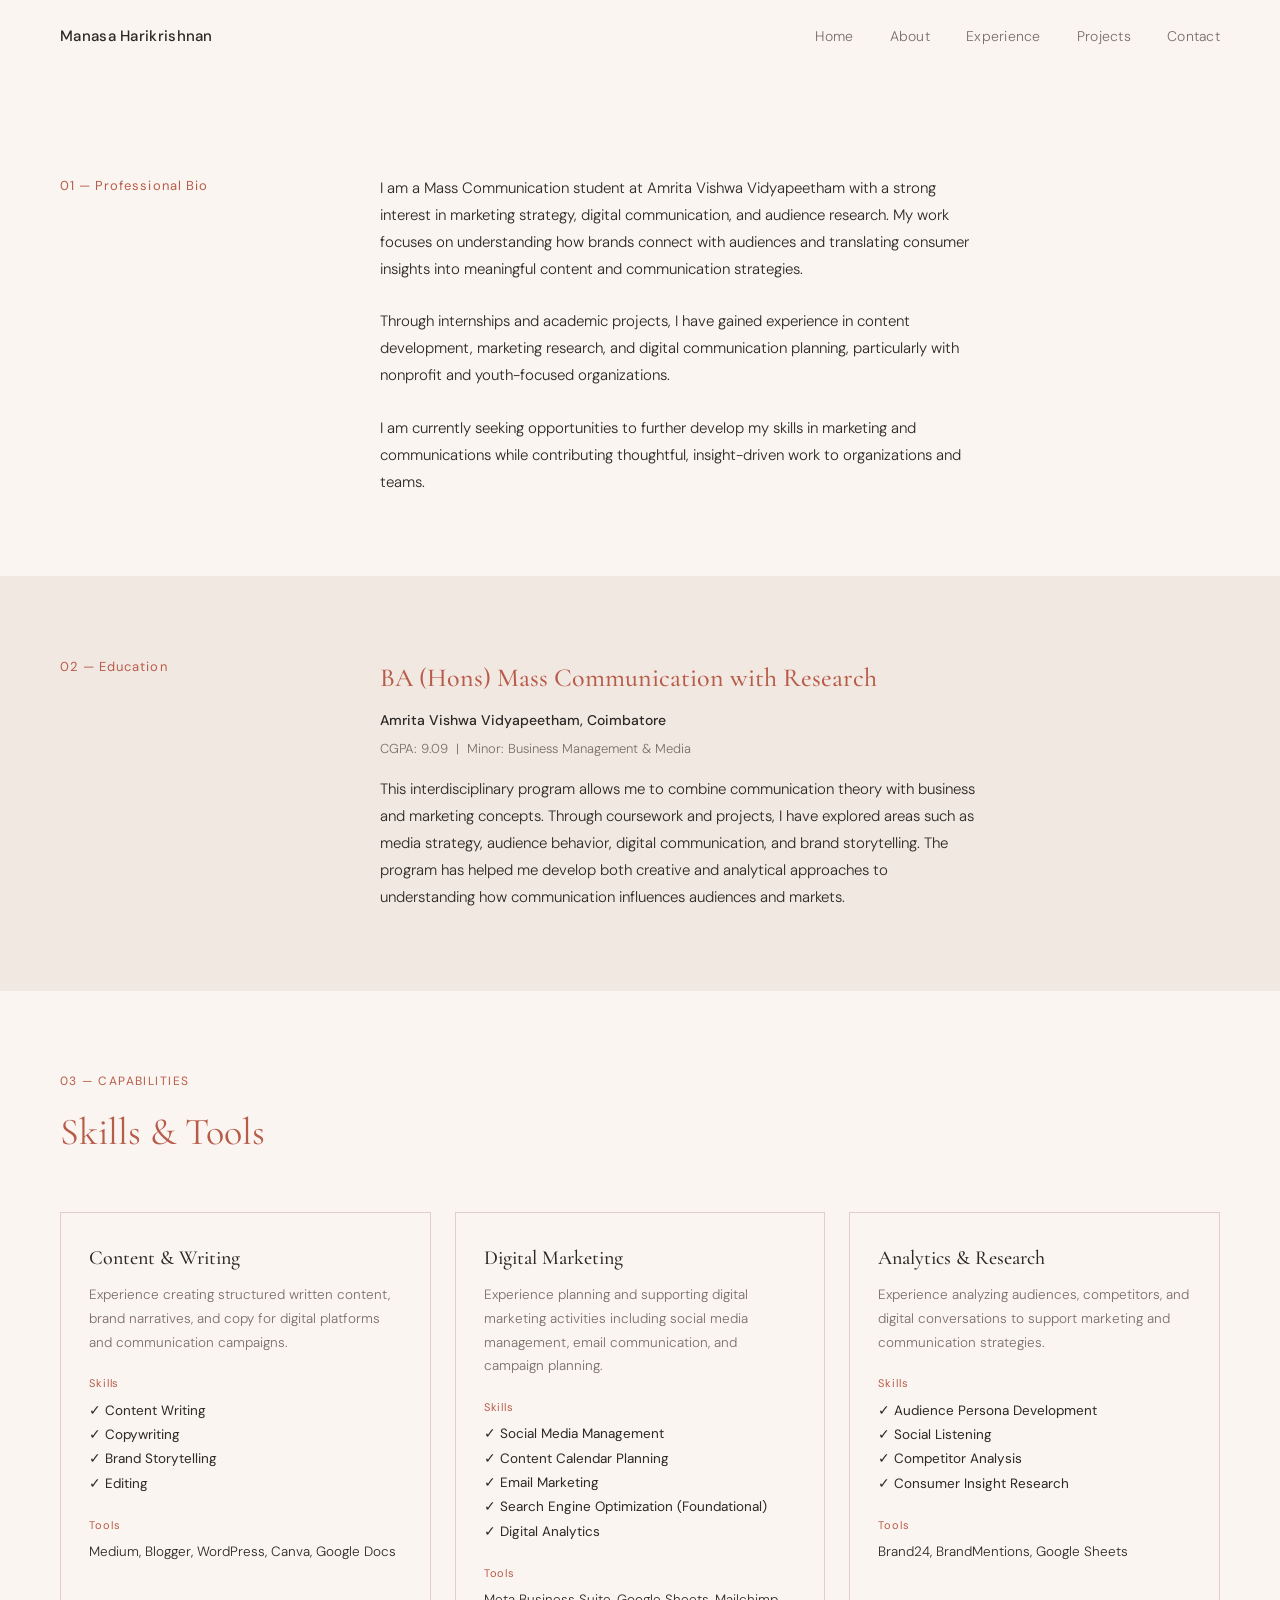
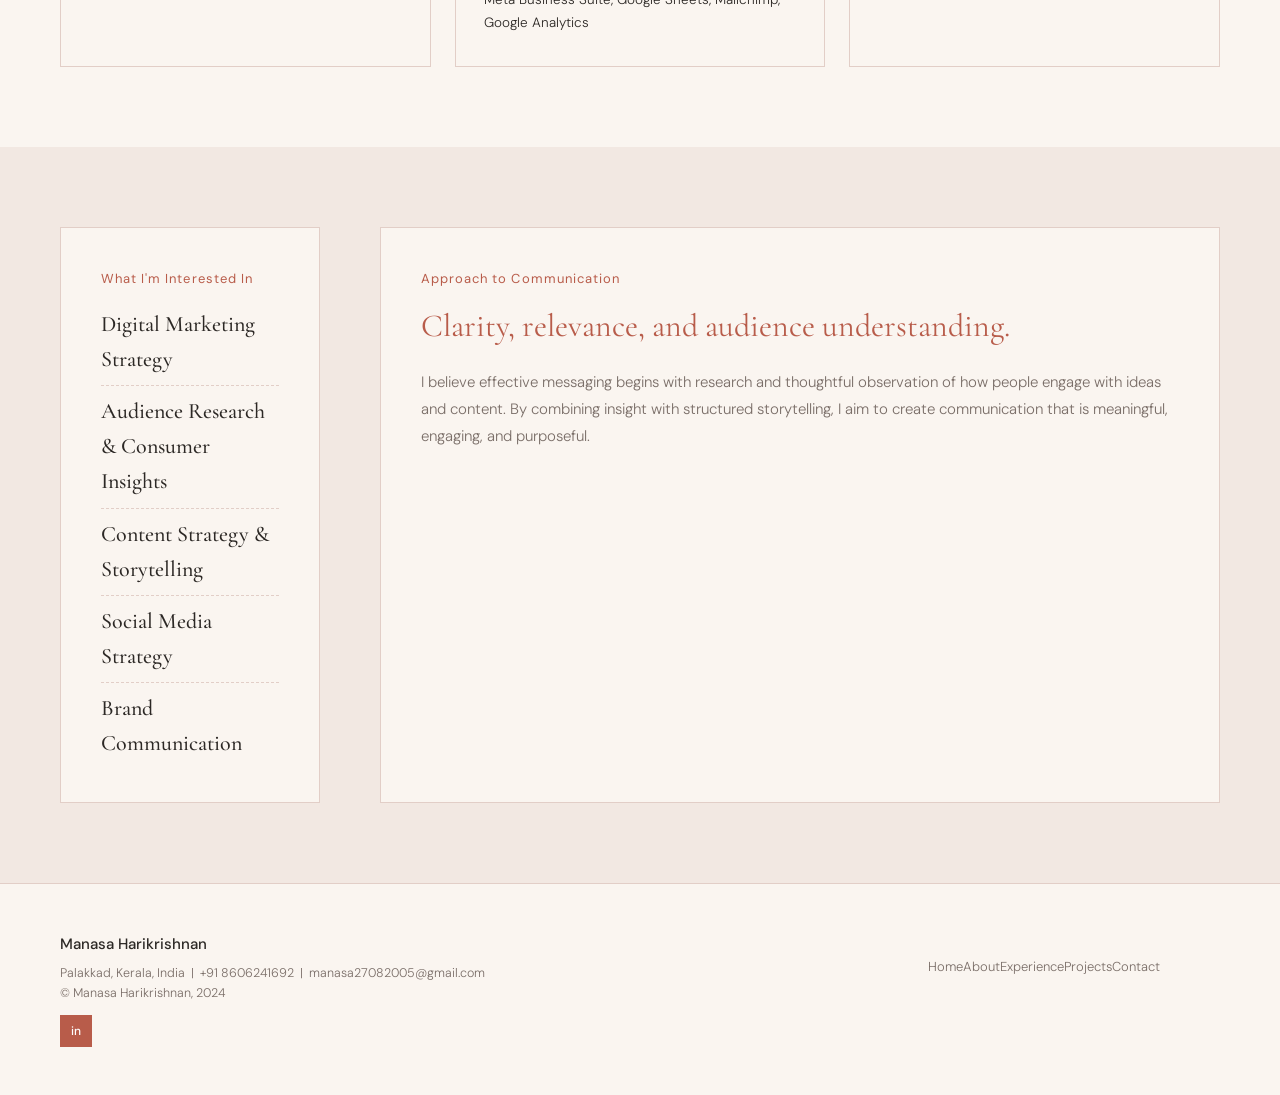
==== about.html @ 6a72143d "Add case studies, work sample pages, about page, and assets" ====
<!DOCTYPE html>
<html lang="en">

<head>
    <meta charset="UTF-8">
    <meta name="viewport" content="width=device-width, initial-scale=1.0">
    <title>Manasa Harikrishnan — Marketing & Communications Portfolio</title>
    <link rel="preconnect" href="https://fonts.googleapis.com">
    <link rel="preconnect" href="https://fonts.gstatic.com" crossorigin>
    <link
        href="https://fonts.googleapis.com/css2?family=Cormorant+Garamond:ital,wght@0,300;0,400;0,500;0,600;1,300;1,400&family=DM+Sans:wght@300;400;500&display=swap"
        rel="stylesheet">
    <style>
        :root {
            --cream: #faf5f0;
            --blush: #f2e8e2;
            --terracotta: #b85c4a;
            --terracotta-light: #c97260;
            --charcoal: #2c2825;
            --muted: #7a6e68;
            --card-bg: #edddd7;
            --card-border: #e2cec7;
            --folder-pink: #d4877a;
        }

        * {
            margin: 0;
            padding: 0;
            box-sizing: border-box;
        }

        html {
            scroll-behavior: smooth;
        }

        body {
            background-color: var(--cream);
            color: var(--charcoal);
            font-family: 'DM Sans', sans-serif;
            font-weight: 300;
            font-size: 15px;
            line-height: 1.7;
        }

        /* ── NAV ── */
        nav {
            display: flex;
            justify-content: space-between;
            align-items: center;
            padding: 24px 60px;
            background: var(--cream);
            position: sticky;
            top: 0;
            z-index: 100;
            border-bottom: 1px solid transparent;
            transition: border-color 0.3s;
        }

        nav.scrolled {
            border-bottom-color: var(--card-border);
        }

        .nav-name {
            font-family: 'DM Sans', sans-serif;
            font-weight: 500;
            font-size: 15px;
            letter-spacing: 0.02em;
            color: var(--charcoal);
            text-decoration: none;
        }

        .nav-links {
            display: flex;
            gap: 36px;
            list-style: none;
        }

        .nav-links a {
            font-size: 14px;
            color: var(--muted);
            text-decoration: none;
            letter-spacing: 0.02em;
            transition: color 0.2s;
        }

        .nav-links a:hover,
        .nav-links a.active {
            color: var(--terracotta);
        }

        /* ── HERO ── */
        .hero {
            padding: 60px 60px 80px;
            display: grid;
            grid-template-columns: 1fr 1fr;
            gap: 40px;
            align-items: center;
            min-height: calc(100vh - 72px);
        }

        .hero-text {
            position: relative;
            z-index: 2;
        }

        .hero-eyebrow {
            font-size: 12px;
            letter-spacing: 0.15em;
            text-transform: uppercase;
            color: var(--terracotta);
            margin-bottom: 24px;
            font-weight: 400;
        }

        .hero-headline {
            font-family: 'Cormorant Garamond', serif;
            font-size: clamp(42px, 5vw, 68px);
            font-weight: 400;
            line-height: 1.15;
            color: var(--terracotta);
            margin-bottom: 28px;
        }

        .hero-headline em {
            font-style: italic;
            font-weight: 300;
        }

        .hero-intro {
            color: var(--muted);
            font-size: 15px;
            line-height: 1.8;
            max-width: 440px;
            margin-bottom: 40px;
        }

        .hero-buttons {
            display: flex;
            gap: 16px;
            flex-wrap: wrap;
        }

        .btn-primary {
            padding: 12px 28px;
            background: var(--terracotta);
            color: white;
            text-decoration: none;
            font-size: 13px;
            letter-spacing: 0.08em;
            text-transform: uppercase;
            font-weight: 400;
            transition: background 0.2s;
        }

        .btn-primary:hover {
            background: var(--terracotta-light);
        }

        .btn-outline {
            padding: 12px 28px;
            border: 1px solid var(--terracotta);
            color: var(--terracotta);
            text-decoration: none;
            font-size: 13px;
            letter-spacing: 0.08em;
            text-transform: uppercase;
            font-weight: 400;
            transition: all 0.2s;
        }

        .btn-outline:hover {
            background: var(--terracotta);
            color: white;
        }

        .hero-image-wrap {
            position: relative;
            display: flex;
            justify-content: center;
            align-items: flex-start;
        }

        .hero-photo-placeholder {
            width: 100%;
            max-width: 380px;
            aspect-ratio: 3/4;
            background: var(--card-bg);
            position: relative;
            overflow: hidden;
        }

        .hero-photo-placeholder::after {
            content: '';
            position: absolute;
            inset: 0;
            background: linear-gradient(135deg, var(--card-bg) 0%, var(--card-border) 100%);
        }

        .hero-photo-placeholder .placeholder-text {
            position: absolute;
            bottom: 20px;
            left: 20px;
            font-size: 12px;
            color: var(--muted);
            letter-spacing: 0.1em;
            text-transform: uppercase;
            z-index: 2;
        }

        /* actual photo */
        .hero-photo-placeholder img {
            width: 100%;
            height: 100%;
            object-fit: cover;
            display: block;
        }

        /* ── SECTION COMMONS ── */
        section {
            padding: 80px 60px;
        }

        .section-label {
            font-size: 12px;
            letter-spacing: 0.12em;
            text-transform: uppercase;
            color: var(--terracotta);
            font-weight: 400;
            margin-bottom: 8px;
        }

        .two-col {
            display: grid;
            grid-template-columns: 260px 1fr;
            gap: 60px;
            align-items: start;
        }

        .two-col-label {
            font-size: 13px;
            letter-spacing: 0.08em;
            color: var(--terracotta);
            font-weight: 400;
        }

        .two-col-content {
            max-width: 600px;
        }

        .two-col-content p {
            color: var(--charcoal);
            font-size: 15px;
            line-height: 1.8;
            font-weight: 300;
        }

        /* ── QUICK HIGHLIGHTS ── */
        .highlights-section {
            background: var(--blush);
        }

        .highlights-header {
            margin-bottom: 48px;
        }

        .highlights-title {
            font-family: 'Cormorant Garamond', serif;
            font-size: 38px;
            font-weight: 400;
            color: var(--terracotta);
            margin-bottom: 12px;
        }

        .highlights-sub {
            color: var(--muted);
            font-size: 14px;
            max-width: 520px;
            line-height: 1.7;
        }

        .highlights-grid {
            display: grid;
            grid-template-columns: repeat(4, 1fr);
            gap: 20px;
        }

        .highlight-card {
            background: var(--cream);
            padding: 32px 28px;
            border: 1px solid var(--card-border);
            transition: transform 0.2s, box-shadow 0.2s;
        }

        .highlight-card:hover {
            transform: translateY(-4px);
            box-shadow: 0 12px 32px rgba(184, 92, 74, 0.1);
        }

        .highlight-card-num {
            font-family: 'Cormorant Garamond', serif;
            font-size: 28px;
            color: var(--terracotta);
            font-weight: 300;
            margin-bottom: 16px;
            opacity: 0.4;
        }

        .highlight-card-title {
            font-size: 14px;
            font-weight: 500;
            color: var(--charcoal);
            margin-bottom: 10px;
            letter-spacing: 0.02em;
        }

        .highlight-card-text {
            font-size: 13px;
            color: var(--muted);
            line-height: 1.7;
            font-weight: 300;
        }

        /* ── ABOUT ── */
        .about-section {}

        /* ── EXPERIENCE ── */
        .experience-section {
            background: var(--blush);
        }

        .exp-teaser {
            font-family: 'Cormorant Garamond', serif;
            font-size: 26px;
            color: var(--terracotta);
            font-weight: 400;
            line-height: 1.4;
            margin-bottom: 0;
        }

        .exp-grid {
            margin-top: 56px;
            display: grid;
            grid-template-columns: repeat(2, 1fr);
            gap: 24px;
        }

        .exp-card {
            background: var(--cream);
            padding: 32px 28px;
            border: 1px solid var(--card-border);
            position: relative;
            overflow: hidden;
            transition: transform 0.2s;
        }

        .exp-card:hover {
            transform: translateY(-3px);
        }

        .exp-card-top {
            display: flex;
            align-items: center;
            gap: 12px;
            margin-bottom: 20px;
        }

        .exp-dot {
            width: 8px;
            height: 8px;
            background: var(--terracotta);
            border-radius: 50%;
            flex-shrink: 0;
        }

        .exp-org {
            font-size: 11px;
            letter-spacing: 0.1em;
            text-transform: uppercase;
            color: var(--terracotta);
            font-weight: 400;
        }

        .exp-role {
            font-family: 'Cormorant Garamond', serif;
            font-size: 22px;
            font-weight: 500;
            color: var(--charcoal);
            margin-bottom: 12px;
            line-height: 1.3;
        }

        .exp-desc {
            font-size: 13.5px;
            color: var(--muted);
            line-height: 1.75;
            font-weight: 300;
        }

        /* ── PROJECTS ── */
        .projects-section {}

        .projects-header {
            margin-bottom: 48px;
        }

        .projects-title {
            font-family: 'Cormorant Garamond', serif;
            font-size: 38px;
            font-weight: 400;
            color: var(--terracotta);
            margin-bottom: 12px;
        }

        .projects-sub {
            color: var(--muted);
            font-size: 14px;
            max-width: 480px;
        }

        .projects-grid {
            display: grid;
            grid-template-columns: repeat(3, 1fr);
            gap: 24px;
        }

        /* folder card */
        .project-card {
            background: var(--cream);
            border: 1px solid var(--card-border);
            overflow: hidden;
            transition: transform 0.25s, box-shadow 0.25s;
            cursor: pointer;
        }

        .project-card:hover {
            transform: translateY(-5px);
            box-shadow: 0 16px 40px rgba(184, 92, 74, 0.12);
        }

        .folder-visual {
            height: 140px;
            background: var(--card-bg);
            display: flex;
            align-items: center;
            justify-content: center;
            position: relative;
        }

        .folder-icon {
            width: 80px;
            height: 66px;
            position: relative;
        }

        .folder-icon .folder-back {
            position: absolute;
            bottom: 0;
            left: 0;
            width: 100%;
            height: 56px;
            background: var(--folder-pink);
            border-radius: 0 4px 4px 4px;
        }

        .folder-icon .folder-tab {
            position: absolute;
            top: 0;
            left: 0;
            width: 40%;
            height: 16px;
            background: var(--folder-pink);
            border-radius: 4px 4px 0 0;
        }

        .folder-icon .folder-shine {
            position: absolute;
            top: 22px;
            left: 50%;
            transform: translateX(-50%);
            width: 16px;
            height: 16px;
            color: rgba(255, 255, 255, 0.7);
            font-size: 14px;
        }

        .project-info {
            padding: 24px 24px 28px;
        }

        .project-title {
            font-size: 14px;
            font-weight: 500;
            color: var(--terracotta);
            margin-bottom: 10px;
            letter-spacing: 0.02em;
        }

        .project-desc {
            font-size: 13px;
            color: var(--muted);
            line-height: 1.7;
            font-weight: 300;
        }

        /* ── CERTIFICATIONS ── */
        .certs-section {
            background: var(--blush);
        }

        .certs-header {
            margin-bottom: 48px;
        }

        .certs-title {
            font-family: 'Cormorant Garamond', serif;
            font-size: 38px;
            font-weight: 400;
            color: var(--terracotta);
        }

        .certs-list {
            display: grid;
            grid-template-columns: repeat(3, 1fr);
            gap: 16px;
        }

        .cert-item {
            background: var(--cream);
            padding: 20px 24px;
            border: 1px solid var(--card-border);
            display: flex;
            align-items: center;
            gap: 14px;
            transition: transform 0.2s;
        }

        .cert-item:hover {
            transform: translateX(4px);
        }

        .cert-check {
            width: 28px;
            height: 28px;
            background: var(--terracotta);
            border-radius: 50%;
            display: flex;
            align-items: center;
            justify-content: center;
            flex-shrink: 0;
            color: white;
            font-size: 12px;
        }

        .cert-name {
            font-size: 13.5px;
            color: var(--charcoal);
            font-weight: 400;
            line-height: 1.4;
        }

        /* ── CTA ── */
        .cta-section {
            text-align: left;
            padding: 100px 60px;
        }

        .cta-heading {
            font-family: 'Cormorant Garamond', serif;
            font-size: clamp(36px, 4.5vw, 58px);
            font-weight: 400;
            color: var(--terracotta);
            line-height: 1.25;
            max-width: 640px;
            margin-bottom: 40px;
        }

        .cta-buttons {
            display: flex;
            gap: 16px;
        }

        /* ── CONTACT ── */
        .contact-section {
            background: var(--blush);
            padding: 80px 60px;
        }

        .contact-grid {
            display: grid;
            grid-template-columns: 1fr 1fr;
            gap: 80px;
            align-items: start;
        }

        .contact-left {}

        .contact-title {
            font-family: 'Cormorant Garamond', serif;
            font-size: 38px;
            font-weight: 400;
            color: var(--terracotta);
            margin-bottom: 16px;
        }

        .contact-text {
            color: var(--muted);
            font-size: 14px;
            line-height: 1.8;
            max-width: 380px;
        }

        .contact-right {}

        .contact-items {
            display: flex;
            flex-direction: column;
            gap: 0;
        }

        .contact-row {
            display: flex;
            justify-content: space-between;
            align-items: center;
            padding: 18px 0;
            border-bottom: 1px solid var(--card-border);
        }

        .contact-row:first-child {
            border-top: 1px solid var(--card-border);
        }

        .contact-row-label {
            font-size: 11px;
            letter-spacing: 0.12em;
            text-transform: uppercase;
            color: var(--muted);
            font-weight: 400;
        }

        .contact-row-val {
            font-size: 14px;
            color: var(--charcoal);
            text-decoration: none;
            transition: color 0.2s;
        }

        .contact-row-val:hover {
            color: var(--terracotta);
        }

        /* ── FOOTER ── */
        footer {
            background: var(--cream);
            padding: 48px 60px;
            display: grid;
            grid-template-columns: 1fr auto;
            align-items: start;
            border-top: 1px solid var(--card-border);
        }

        .footer-left {}

        .footer-name {
            font-family: 'DM Sans', sans-serif;
            font-weight: 500;
            font-size: 15px;
            color: var(--charcoal);
            margin-bottom: 6px;
        }

        .footer-meta {
            font-size: 12.5px;
            color: var(--muted);
            line-height: 1.6;
        }

        .footer-linkedin {
            display: inline-flex;
            align-items: center;
            justify-content: center;
            width: 32px;
            height: 32px;
            background: var(--terracotta);
            color: white;
            text-decoration: none;
            font-size: 12px;
            margin-top: 12px;
            font-weight: 500;
            letter-spacing: 0;
            transition: background 0.2s;
        }

        .footer-linkedin:hover {
            background: var(--terracotta-light);
        }

        .footer-right {
            display: flex;
            flex-direction: column;
            align-items: flex-end;
            gap: 8px;
        }

        .footer-nav a {
            display: block;
            font-size: 13px;
            color: var(--muted);
            text-decoration: none;
            text-align: right;
            transition: color 0.2s;
        }

        .footer-nav a:hover {
            color: var(--terracotta);
        }

        /* ── DIVIDER ── */
        .section-divider {
            width: 60px;
            height: 1px;
            background: var(--terracotta);
            margin-bottom: 48px;
            opacity: 0.4;
        }

        /* ── SCROLL FADE IN ── */
        .fade-in {
            opacity: 0;
            transform: translateY(24px);
            transition: opacity 0.6s ease, transform 0.6s ease;
        }

        .fade-in.visible {
            opacity: 1;
            transform: none;
        }

        /* ── RESPONSIVE ── */
        @media (max-width: 960px) {
            nav {
                padding: 20px 32px;
            }

            section {
                padding: 60px 32px;
            }

            .hero {
                padding: 48px 32px 64px;
                grid-template-columns: 1fr;
                min-height: auto;
            }

            .hero-image-wrap {
                display: none;
            }

            .two-col {
                grid-template-columns: 1fr;
                gap: 20px;
            }

            .highlights-grid {
                grid-template-columns: repeat(2, 1fr);
            }

            .projects-grid {
                grid-template-columns: repeat(2, 1fr);
            }

            .exp-grid {
                grid-template-columns: 1fr;
            }

            .certs-list {
                grid-template-columns: repeat(2, 1fr);
            }

            .contact-grid {
                grid-template-columns: 1fr;
                gap: 40px;
            }

            footer {
                grid-template-columns: 1fr;
                gap: 32px;
            }

            .footer-right {
                align-items: flex-start;
            }

            .footer-nav a {
                text-align: left;
            }

            .cta-section {
                padding: 72px 32px;
            }
        }

        @media (max-width: 560px) {
            nav {
                padding: 16px 20px;
            }

            section {
                padding: 48px 20px;
            }

            .hero {
                padding: 36px 20px 52px;
            }

            .highlights-grid {
                grid-template-columns: 1fr;
            }

            .projects-grid {
                grid-template-columns: 1fr;
            }

            .certs-list {
                grid-template-columns: 1fr;
            }

            .cta-section {
                padding: 60px 20px;
            }

            footer {
                padding: 40px 20px;
            }
        }
    </style>
</head>

<body>

    <nav id="navbar">
        <a href="index.html" class="nav-name">Manasa Harikrishnan</a>
        <ul class="nav-links">
            <li><a href="index.html#home">Home</a></li>
            <li><a href="about.html" class="active">About</a></li>
            <li><a href="index.html#experience">Experience</a></li>
            <li><a href="index.html#projects">Projects</a></li>
            <li><a href="index.html#contact">Contact</a></li>
        </ul>
    </nav>

    <!-- ABOUT PAGE CONTENT -->

    <!-- BIO SECTION -->
    <section class="about-hero" id="bio" style="padding-top: 100px;">
        <div class="two-col fade-in">
            <div>
                <p class="two-col-label">01 — Professional Bio</p>
            </div>
            <div class="two-col-content">
                <p>I am a Mass Communication student at Amrita Vishwa Vidyapeetham with a strong interest in marketing
                    strategy, digital communication, and audience research. My work focuses on understanding how brands
                    connect with audiences and translating consumer insights into meaningful content and communication
                    strategies.</p>
                <br>
                <p>Through internships and academic projects, I have gained experience in content development, marketing
                    research, and digital communication planning, particularly with nonprofit and youth-focused
                    organizations.</p>
                <br>
                <p>I am currently seeking opportunities to further develop my skills in marketing and communications
                    while contributing thoughtful, insight-driven work to organizations and teams.</p>
            </div>
        </div>
    </section>

    <!-- EDUCATION SECTION -->
    <section class="education-section highlights-section" id="education">
        <div class="two-col fade-in">
            <div>
                <p class="two-col-label">02 — Education</p>
            </div>
            <div class="two-col-content">
                <h3
                    style="font-family: 'Cormorant Garamond', serif; font-size: 26px; font-weight: 500; color: var(--terracotta); margin-bottom: 8px;">
                    BA (Hons) Mass Communication with Research</h3>
                <p style="font-weight: 500; color: var(--charcoal); font-size: 14px; margin-bottom: 4px;">Amrita Vishwa
                    Vidyapeetham, Coimbatore</p>
                <p style="font-size: 13px; color: var(--muted); margin-bottom: 16px;">CGPA: 9.09 &nbsp;|&nbsp; Minor:
                    Business Management & Media</p>
                <p>This interdisciplinary program allows me to combine communication theory with business and marketing
                    concepts. Through coursework and projects, I have explored areas such as media strategy, audience
                    behavior, digital communication, and brand storytelling. The program has helped me develop both
                    creative and analytical approaches to understanding how communication influences audiences and
                    markets.</p>
            </div>
        </div>
    </section>

    <!-- SKILLS SECTION -->
    <section class="skills-section" id="skills">
        <div class="certs-header fade-in">
            <p class="section-label">03 — Capabilities</p>
            <h2 class="certs-title">Skills & Tools</h2>
        </div>

        <div class="exp-grid" style="grid-template-columns: repeat(3, 1fr); margin-top: 40px;">
            <!-- Content & Writing -->
            <div class="exp-card fade-in" style="transition-delay:0.05s">
                <div class="exp-role" style="font-size: 20px;">Content & Writing</div>
                <p class="exp-desc" style="margin-bottom: 20px;">Experience creating structured written content, brand
                    narratives, and copy for digital platforms and communication campaigns.</p>

                <p class="two-col-label" style="font-size: 11px; margin-bottom: 6px;">Skills</p>
                <ul
                    style="list-style: none; color: var(--charcoal); font-size: 13.5px; font-weight: 400; margin-bottom: 20px; line-height: 1.8;">
                    <li>✓ Content Writing</li>
                    <li>✓ Copywriting</li>
                    <li>✓ Brand Storytelling</li>
                    <li>✓ Editing</li>
                </ul>

                <p class="two-col-label" style="font-size: 11px; margin-bottom: 6px;">Tools</p>
                <p style="font-size: 13.5px; color: var(--charcoal); font-weight: 300;">Medium, Blogger, WordPress,
                    Canva, Google Docs</p>
            </div>

            <!-- Digital Marketing -->
            <div class="exp-card fade-in" style="transition-delay:0.1s">
                <div class="exp-role" style="font-size: 20px;">Digital Marketing</div>
                <p class="exp-desc" style="margin-bottom: 20px;">Experience planning and supporting digital marketing
                    activities including social media management, email communication, and campaign planning.</p>

                <p class="two-col-label" style="font-size: 11px; margin-bottom: 6px;">Skills</p>
                <ul
                    style="list-style: none; color: var(--charcoal); font-size: 13.5px; font-weight: 400; margin-bottom: 20px; line-height: 1.8;">
                    <li>✓ Social Media Management</li>
                    <li>✓ Content Calendar Planning</li>
                    <li>✓ Email Marketing</li>
                    <li>✓ Search Engine Optimization (Foundational)</li>
                    <li>✓ Digital Analytics</li>
                </ul>

                <p class="two-col-label" style="font-size: 11px; margin-bottom: 6px;">Tools</p>
                <p style="font-size: 13.5px; color: var(--charcoal); font-weight: 300;">Meta Business Suite, Google
                    Sheets, Mailchimp, Google Analytics</p>
            </div>

            <!-- Analytics & Research -->
            <div class="exp-card fade-in" style="transition-delay:0.15s">
                <div class="exp-role" style="font-size: 20px;">Analytics & Research</div>
                <p class="exp-desc" style="margin-bottom: 20px;">Experience analyzing audiences, competitors, and
                    digital conversations to support marketing and communication strategies.</p>

                <p class="two-col-label" style="font-size: 11px; margin-bottom: 6px;">Skills</p>
                <ul
                    style="list-style: none; color: var(--charcoal); font-size: 13.5px; font-weight: 400; margin-bottom: 20px; line-height: 1.8;">
                    <li>✓ Audience Persona Development</li>
                    <li>✓ Social Listening</li>
                    <li>✓ Competitor Analysis</li>
                    <li>✓ Consumer Insight Research</li>
                </ul>

                <p class="two-col-label" style="font-size: 11px; margin-bottom: 6px;">Tools</p>
                <p style="font-size: 13.5px; color: var(--charcoal); font-weight: 300;">Brand24, BrandMentions, Google
                    Sheets</p>
            </div>
        </div>
    </section>

    <!-- INTERESTS & APPROACH -->
    <section class="interests-section highlights-section" id="interests">
        <div class="two-col fade-in">
            <!-- Left: Interests -->
            <div style="background: var(--cream); border: 1px solid var(--card-border); padding: 40px; height: 100%;">
                <p class="two-col-label" style="margin-bottom: 16px;">What I'm Interested In</p>
                <ul
                    style="list-style: none; color: var(--charcoal); font-family: 'Cormorant Garamond', serif; font-size: 22px; font-weight: 500; line-height: 1.6;">
                    <li style="margin-bottom: 8px; border-bottom: 1px dashed var(--card-border); padding-bottom: 8px;">
                        Digital Marketing Strategy</li>
                    <li style="margin-bottom: 8px; border-bottom: 1px dashed var(--card-border); padding-bottom: 8px;">
                        Audience Research & Consumer Insights</li>
                    <li style="margin-bottom: 8px; border-bottom: 1px dashed var(--card-border); padding-bottom: 8px;">
                        Content Strategy & Storytelling</li>
                    <li style="margin-bottom: 8px; border-bottom: 1px dashed var(--card-border); padding-bottom: 8px;">
                        Social Media Strategy</li>
                    <li>Brand Communication</li>
                </ul>
            </div>

            <!-- Right: Approach -->
            <div style="background: var(--cream); border: 1px solid var(--card-border); padding: 40px; height: 100%;">
                <p class="two-col-label" style="margin-bottom: 16px;">Approach to Communication</p>
                <h3
                    style="font-family: 'Cormorant Garamond', serif; font-size: 32px; font-weight: 400; color: var(--terracotta); margin-bottom: 24px; line-height: 1.2;">
                    Clarity, relevance, and audience understanding.</h3>
                <p style="color: var(--muted); font-size: 15px; line-height: 1.8;">I believe effective messaging begins
                    with research and thoughtful observation of how people engage with ideas and content. By combining
                    insight with structured storytelling, I aim to create communication that is meaningful, engaging,
                    and purposeful.</p>
            </div>
        </div>
    </section>

    <!-- FOOTER -->
    <footer>
        <div class="footer-left">
            <div class="footer-name">Manasa Harikrishnan</div>
            <div class="footer-meta">
                Palakkad, Kerala, India &nbsp;|&nbsp; +91 8606241692 &nbsp;|&nbsp; manasa27082005@gmail.com<br>
                © Manasa Harikrishnan, 2024
            </div>
            <a href="https://www.linkedin.com/in/manasa-harikrishnan" target="_blank" class="footer-linkedin"
                title="LinkedIn">in</a>
        </div>
        <div class="footer-right">
            <nav class="footer-nav">
                <a href="index.html#home">Home</a>
                <a href="about.html">About</a>
                <a href="index.html#experience">Experience</a>
                <a href="index.html#projects">Projects</a>
                <a href="index.html#contact">Contact</a>
            </nav>
        </div>
    </footer>

    <script>
        // Navbar scroll effect
        const navbar = document.getElementById('navbar');
        window.addEventListener('scroll', () => {
            navbar.classList.toggle('scrolled', window.scrollY > 20);
        });

        // Scroll fade-in
        const observer = new IntersectionObserver((entries) => {
            entries.forEach(entry => {
                if (entry.isIntersecting) {
                    entry.target.classList.add('visible');
                }
            });
        }, { threshold: 0.12 });

        document.querySelectorAll('.fade-in').forEach(el => observer.observe(el));

        // Activate on load for hero
        document.querySelectorAll('.hero .fade-in').forEach(el => {
            setTimeout(() => el.classList.add('visible'), 100);
        });

        // Active nav link on scroll
        const sections = document.querySelectorAll('section[id]');
        const navLinks = document.querySelectorAll('.nav-links a');
        window.addEventListener('scroll', () => {
            let current = '';
            sections.forEach(s => {
                if (window.scrollY >= s.offsetTop - 100) current = s.id;
            });
            navLinks.forEach(a => {
                a.classList.remove('active');
                if (a.getAttribute('href') === '#' + current) a.classList.add('active');
            });
        });
    </script>

</body>

</html>
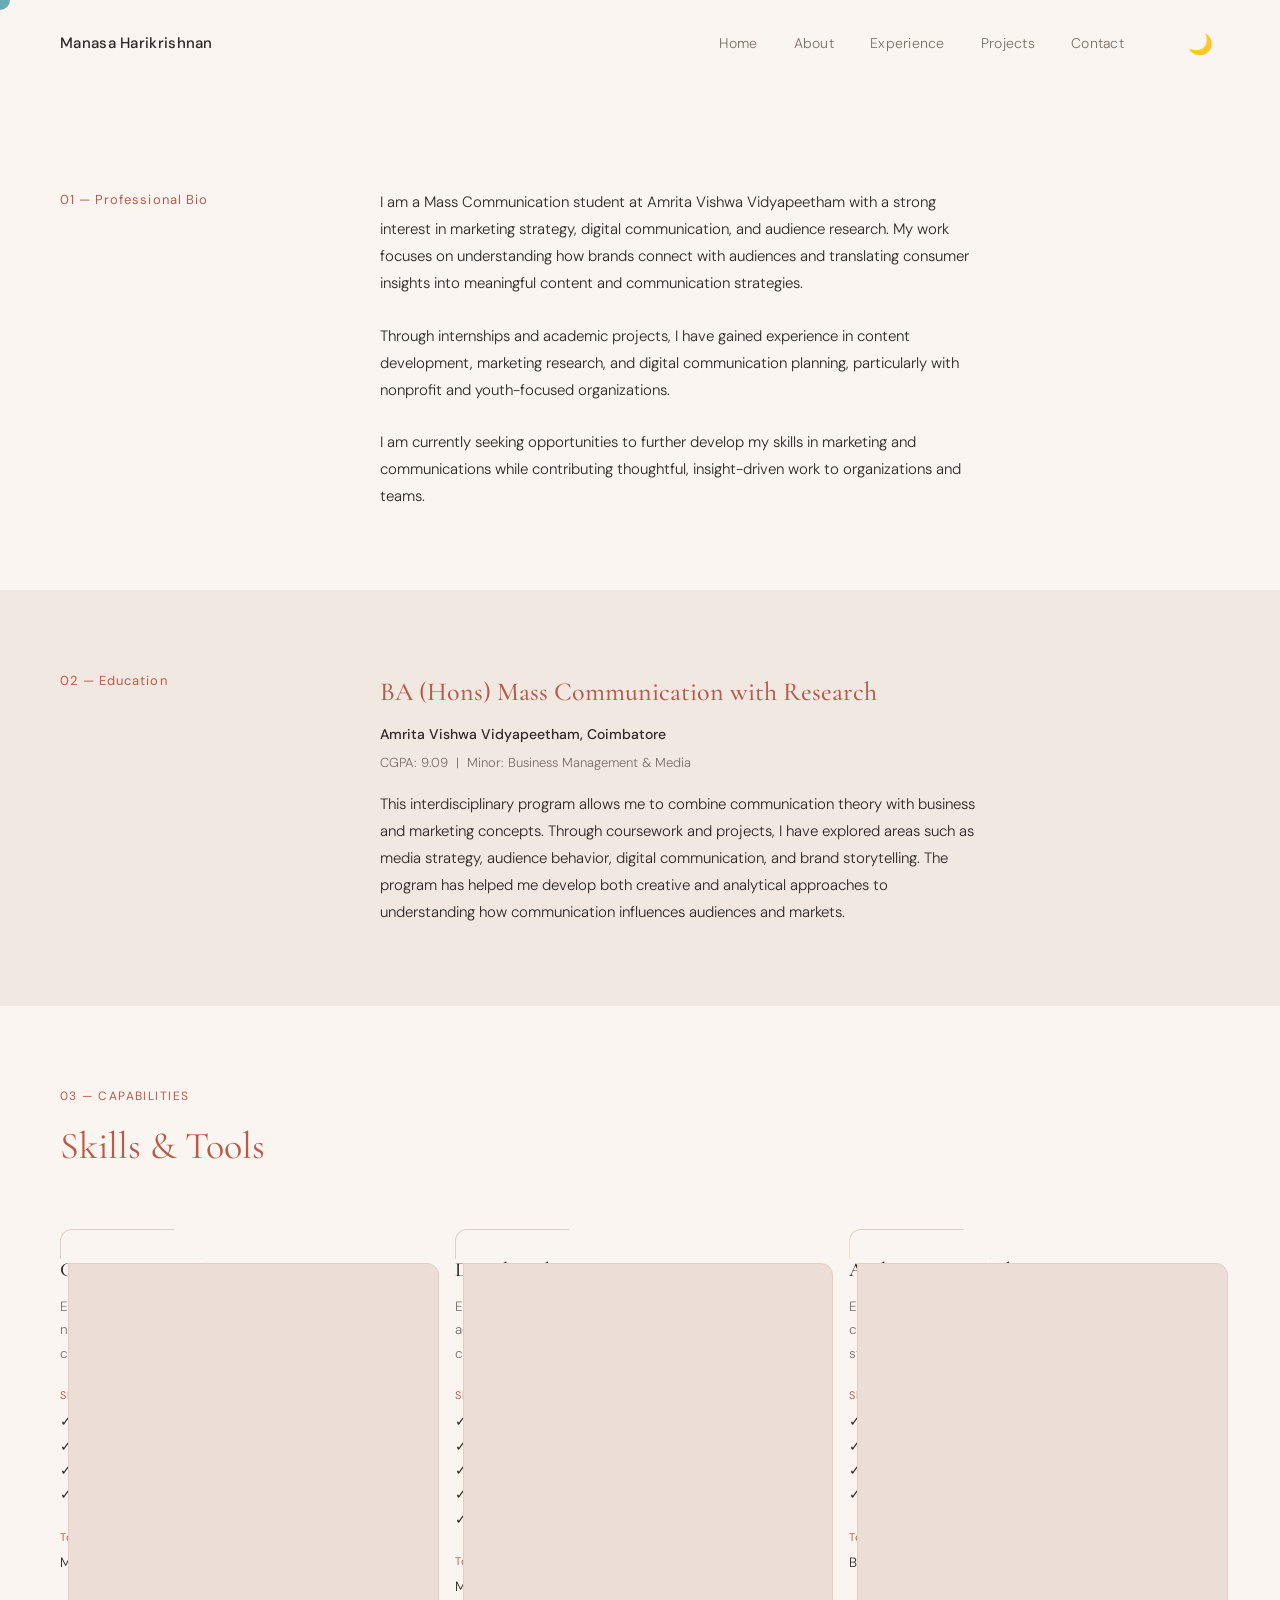
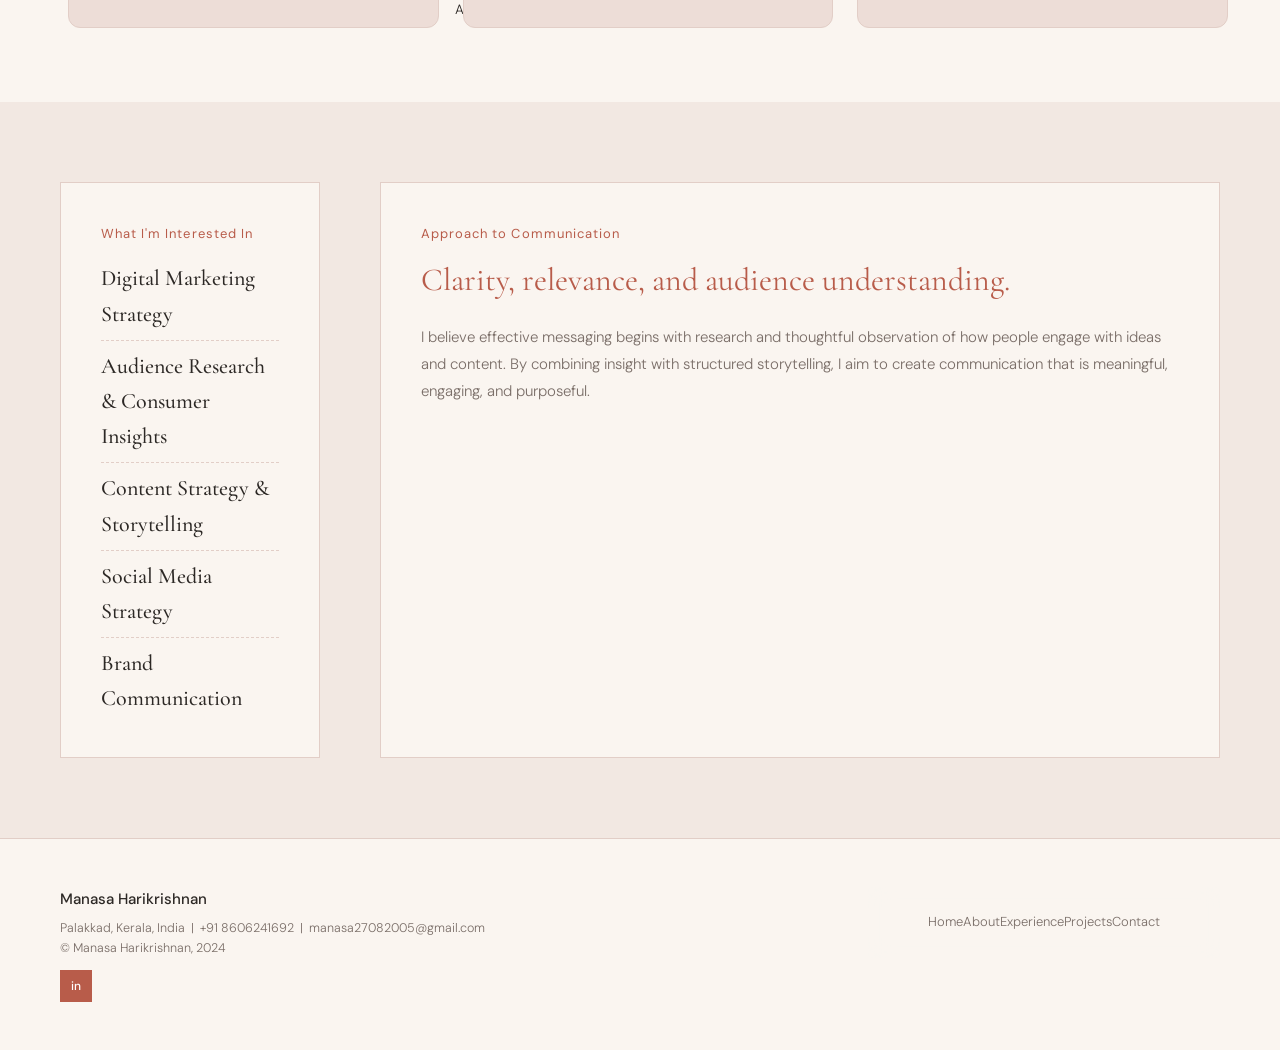
==== commit 33c3e05f: "Implement massive UI upgrades: Dark Mode, Galleries, Cursor, Marquee, Modal" ====
--- a/about.html
+++ b/about.html
@@ -10,829 +10,7 @@
     <link
         href="https://fonts.googleapis.com/css2?family=Cormorant+Garamond:ital,wght@0,300;0,400;0,500;0,600;1,300;1,400&family=DM+Sans:wght@300;400;500&display=swap"
         rel="stylesheet">
-    <style>
-        :root {
-            --cream: #faf5f0;
-            --blush: #f2e8e2;
-            --terracotta: #b85c4a;
-            --terracotta-light: #c97260;
-            --charcoal: #2c2825;
-            --muted: #7a6e68;
-            --card-bg: #edddd7;
-            --card-border: #e2cec7;
-            --folder-pink: #d4877a;
-        }
-
-        * {
-            margin: 0;
-            padding: 0;
-            box-sizing: border-box;
-        }
-
-        html {
-            scroll-behavior: smooth;
-        }
-
-        body {
-            background-color: var(--cream);
-            color: var(--charcoal);
-            font-family: 'DM Sans', sans-serif;
-            font-weight: 300;
-            font-size: 15px;
-            line-height: 1.7;
-        }
-
-        /* ── NAV ── */
-        nav {
-            display: flex;
-            justify-content: space-between;
-            align-items: center;
-            padding: 24px 60px;
-            background: var(--cream);
-            position: sticky;
-            top: 0;
-            z-index: 100;
-            border-bottom: 1px solid transparent;
-            transition: border-color 0.3s;
-        }
-
-        nav.scrolled {
-            border-bottom-color: var(--card-border);
-        }
-
-        .nav-name {
-            font-family: 'DM Sans', sans-serif;
-            font-weight: 500;
-            font-size: 15px;
-            letter-spacing: 0.02em;
-            color: var(--charcoal);
-            text-decoration: none;
-        }
-
-        .nav-links {
-            display: flex;
-            gap: 36px;
-            list-style: none;
-        }
-
-        .nav-links a {
-            font-size: 14px;
-            color: var(--muted);
-            text-decoration: none;
-            letter-spacing: 0.02em;
-            transition: color 0.2s;
-        }
-
-        .nav-links a:hover,
-        .nav-links a.active {
-            color: var(--terracotta);
-        }
-
-        /* ── HERO ── */
-        .hero {
-            padding: 60px 60px 80px;
-            display: grid;
-            grid-template-columns: 1fr 1fr;
-            gap: 40px;
-            align-items: center;
-            min-height: calc(100vh - 72px);
-        }
-
-        .hero-text {
-            position: relative;
-            z-index: 2;
-        }
-
-        .hero-eyebrow {
-            font-size: 12px;
-            letter-spacing: 0.15em;
-            text-transform: uppercase;
-            color: var(--terracotta);
-            margin-bottom: 24px;
-            font-weight: 400;
-        }
-
-        .hero-headline {
-            font-family: 'Cormorant Garamond', serif;
-            font-size: clamp(42px, 5vw, 68px);
-            font-weight: 400;
-            line-height: 1.15;
-            color: var(--terracotta);
-            margin-bottom: 28px;
-        }
-
-        .hero-headline em {
-            font-style: italic;
-            font-weight: 300;
-        }
-
-        .hero-intro {
-            color: var(--muted);
-            font-size: 15px;
-            line-height: 1.8;
-            max-width: 440px;
-            margin-bottom: 40px;
-        }
-
-        .hero-buttons {
-            display: flex;
-            gap: 16px;
-            flex-wrap: wrap;
-        }
-
-        .btn-primary {
-            padding: 12px 28px;
-            background: var(--terracotta);
-            color: white;
-            text-decoration: none;
-            font-size: 13px;
-            letter-spacing: 0.08em;
-            text-transform: uppercase;
-            font-weight: 400;
-            transition: background 0.2s;
-        }
-
-        .btn-primary:hover {
-            background: var(--terracotta-light);
-        }
-
-        .btn-outline {
-            padding: 12px 28px;
-            border: 1px solid var(--terracotta);
-            color: var(--terracotta);
-            text-decoration: none;
-            font-size: 13px;
-            letter-spacing: 0.08em;
-            text-transform: uppercase;
-            font-weight: 400;
-            transition: all 0.2s;
-        }
-
-        .btn-outline:hover {
-            background: var(--terracotta);
-            color: white;
-        }
-
-        .hero-image-wrap {
-            position: relative;
-            display: flex;
-            justify-content: center;
-            align-items: flex-start;
-        }
-
-        .hero-photo-placeholder {
-            width: 100%;
-            max-width: 380px;
-            aspect-ratio: 3/4;
-            background: var(--card-bg);
-            position: relative;
-            overflow: hidden;
-        }
-
-        .hero-photo-placeholder::after {
-            content: '';
-            position: absolute;
-            inset: 0;
-            background: linear-gradient(135deg, var(--card-bg) 0%, var(--card-border) 100%);
-        }
-
-        .hero-photo-placeholder .placeholder-text {
-            position: absolute;
-            bottom: 20px;
-            left: 20px;
-            font-size: 12px;
-            color: var(--muted);
-            letter-spacing: 0.1em;
-            text-transform: uppercase;
-            z-index: 2;
-        }
-
-        /* actual photo */
-        .hero-photo-placeholder img {
-            width: 100%;
-            height: 100%;
-            object-fit: cover;
-            display: block;
-        }
-
-        /* ── SECTION COMMONS ── */
-        section {
-            padding: 80px 60px;
-        }
-
-        .section-label {
-            font-size: 12px;
-            letter-spacing: 0.12em;
-            text-transform: uppercase;
-            color: var(--terracotta);
-            font-weight: 400;
-            margin-bottom: 8px;
-        }
-
-        .two-col {
-            display: grid;
-            grid-template-columns: 260px 1fr;
-            gap: 60px;
-            align-items: start;
-        }
-
-        .two-col-label {
-            font-size: 13px;
-            letter-spacing: 0.08em;
-            color: var(--terracotta);
-            font-weight: 400;
-        }
-
-        .two-col-content {
-            max-width: 600px;
-        }
-
-        .two-col-content p {
-            color: var(--charcoal);
-            font-size: 15px;
-            line-height: 1.8;
-            font-weight: 300;
-        }
-
-        /* ── QUICK HIGHLIGHTS ── */
-        .highlights-section {
-            background: var(--blush);
-        }
-
-        .highlights-header {
-            margin-bottom: 48px;
-        }
-
-        .highlights-title {
-            font-family: 'Cormorant Garamond', serif;
-            font-size: 38px;
-            font-weight: 400;
-            color: var(--terracotta);
-            margin-bottom: 12px;
-        }
-
-        .highlights-sub {
-            color: var(--muted);
-            font-size: 14px;
-            max-width: 520px;
-            line-height: 1.7;
-        }
-
-        .highlights-grid {
-            display: grid;
-            grid-template-columns: repeat(4, 1fr);
-            gap: 20px;
-        }
-
-        .highlight-card {
-            background: var(--cream);
-            padding: 32px 28px;
-            border: 1px solid var(--card-border);
-            transition: transform 0.2s, box-shadow 0.2s;
-        }
-
-        .highlight-card:hover {
-            transform: translateY(-4px);
-            box-shadow: 0 12px 32px rgba(184, 92, 74, 0.1);
-        }
-
-        .highlight-card-num {
-            font-family: 'Cormorant Garamond', serif;
-            font-size: 28px;
-            color: var(--terracotta);
-            font-weight: 300;
-            margin-bottom: 16px;
-            opacity: 0.4;
-        }
-
-        .highlight-card-title {
-            font-size: 14px;
-            font-weight: 500;
-            color: var(--charcoal);
-            margin-bottom: 10px;
-            letter-spacing: 0.02em;
-        }
-
-        .highlight-card-text {
-            font-size: 13px;
-            color: var(--muted);
-            line-height: 1.7;
-            font-weight: 300;
-        }
-
-        /* ── ABOUT ── */
-        .about-section {}
-
-        /* ── EXPERIENCE ── */
-        .experience-section {
-            background: var(--blush);
-        }
-
-        .exp-teaser {
-            font-family: 'Cormorant Garamond', serif;
-            font-size: 26px;
-            color: var(--terracotta);
-            font-weight: 400;
-            line-height: 1.4;
-            margin-bottom: 0;
-        }
-
-        .exp-grid {
-            margin-top: 56px;
-            display: grid;
-            grid-template-columns: repeat(2, 1fr);
-            gap: 24px;
-        }
-
-        .exp-card {
-            background: var(--cream);
-            padding: 32px 28px;
-            border: 1px solid var(--card-border);
-            position: relative;
-            overflow: hidden;
-            transition: transform 0.2s;
-        }
-
-        .exp-card:hover {
-            transform: translateY(-3px);
-        }
-
-        .exp-card-top {
-            display: flex;
-            align-items: center;
-            gap: 12px;
-            margin-bottom: 20px;
-        }
-
-        .exp-dot {
-            width: 8px;
-            height: 8px;
-            background: var(--terracotta);
-            border-radius: 50%;
-            flex-shrink: 0;
-        }
-
-        .exp-org {
-            font-size: 11px;
-            letter-spacing: 0.1em;
-            text-transform: uppercase;
-            color: var(--terracotta);
-            font-weight: 400;
-        }
-
-        .exp-role {
-            font-family: 'Cormorant Garamond', serif;
-            font-size: 22px;
-            font-weight: 500;
-            color: var(--charcoal);
-            margin-bottom: 12px;
-            line-height: 1.3;
-        }
-
-        .exp-desc {
-            font-size: 13.5px;
-            color: var(--muted);
-            line-height: 1.75;
-            font-weight: 300;
-        }
-
-        /* ── PROJECTS ── */
-        .projects-section {}
-
-        .projects-header {
-            margin-bottom: 48px;
-        }
-
-        .projects-title {
-            font-family: 'Cormorant Garamond', serif;
-            font-size: 38px;
-            font-weight: 400;
-            color: var(--terracotta);
-            margin-bottom: 12px;
-        }
-
-        .projects-sub {
-            color: var(--muted);
-            font-size: 14px;
-            max-width: 480px;
-        }
-
-        .projects-grid {
-            display: grid;
-            grid-template-columns: repeat(3, 1fr);
-            gap: 24px;
-        }
-
-        /* folder card */
-        .project-card {
-            background: var(--cream);
-            border: 1px solid var(--card-border);
-            overflow: hidden;
-            transition: transform 0.25s, box-shadow 0.25s;
-            cursor: pointer;
-        }
-
-        .project-card:hover {
-            transform: translateY(-5px);
-            box-shadow: 0 16px 40px rgba(184, 92, 74, 0.12);
-        }
-
-        .folder-visual {
-            height: 140px;
-            background: var(--card-bg);
-            display: flex;
-            align-items: center;
-            justify-content: center;
-            position: relative;
-        }
-
-        .folder-icon {
-            width: 80px;
-            height: 66px;
-            position: relative;
-        }
-
-        .folder-icon .folder-back {
-            position: absolute;
-            bottom: 0;
-            left: 0;
-            width: 100%;
-            height: 56px;
-            background: var(--folder-pink);
-            border-radius: 0 4px 4px 4px;
-        }
-
-        .folder-icon .folder-tab {
-            position: absolute;
-            top: 0;
-            left: 0;
-            width: 40%;
-            height: 16px;
-            background: var(--folder-pink);
-            border-radius: 4px 4px 0 0;
-        }
-
-        .folder-icon .folder-shine {
-            position: absolute;
-            top: 22px;
-            left: 50%;
-            transform: translateX(-50%);
-            width: 16px;
-            height: 16px;
-            color: rgba(255, 255, 255, 0.7);
-            font-size: 14px;
-        }
-
-        .project-info {
-            padding: 24px 24px 28px;
-        }
-
-        .project-title {
-            font-size: 14px;
-            font-weight: 500;
-            color: var(--terracotta);
-            margin-bottom: 10px;
-            letter-spacing: 0.02em;
-        }
-
-        .project-desc {
-            font-size: 13px;
-            color: var(--muted);
-            line-height: 1.7;
-            font-weight: 300;
-        }
-
-        /* ── CERTIFICATIONS ── */
-        .certs-section {
-            background: var(--blush);
-        }
-
-        .certs-header {
-            margin-bottom: 48px;
-        }
-
-        .certs-title {
-            font-family: 'Cormorant Garamond', serif;
-            font-size: 38px;
-            font-weight: 400;
-            color: var(--terracotta);
-        }
-
-        .certs-list {
-            display: grid;
-            grid-template-columns: repeat(3, 1fr);
-            gap: 16px;
-        }
-
-        .cert-item {
-            background: var(--cream);
-            padding: 20px 24px;
-            border: 1px solid var(--card-border);
-            display: flex;
-            align-items: center;
-            gap: 14px;
-            transition: transform 0.2s;
-        }
-
-        .cert-item:hover {
-            transform: translateX(4px);
-        }
-
-        .cert-check {
-            width: 28px;
-            height: 28px;
-            background: var(--terracotta);
-            border-radius: 50%;
-            display: flex;
-            align-items: center;
-            justify-content: center;
-            flex-shrink: 0;
-            color: white;
-            font-size: 12px;
-        }
-
-        .cert-name {
-            font-size: 13.5px;
-            color: var(--charcoal);
-            font-weight: 400;
-            line-height: 1.4;
-        }
-
-        /* ── CTA ── */
-        .cta-section {
-            text-align: left;
-            padding: 100px 60px;
-        }
-
-        .cta-heading {
-            font-family: 'Cormorant Garamond', serif;
-            font-size: clamp(36px, 4.5vw, 58px);
-            font-weight: 400;
-            color: var(--terracotta);
-            line-height: 1.25;
-            max-width: 640px;
-            margin-bottom: 40px;
-        }
-
-        .cta-buttons {
-            display: flex;
-            gap: 16px;
-        }
-
-        /* ── CONTACT ── */
-        .contact-section {
-            background: var(--blush);
-            padding: 80px 60px;
-        }
-
-        .contact-grid {
-            display: grid;
-            grid-template-columns: 1fr 1fr;
-            gap: 80px;
-            align-items: start;
-        }
-
-        .contact-left {}
-
-        .contact-title {
-            font-family: 'Cormorant Garamond', serif;
-            font-size: 38px;
-            font-weight: 400;
-            color: var(--terracotta);
-            margin-bottom: 16px;
-        }
-
-        .contact-text {
-            color: var(--muted);
-            font-size: 14px;
-            line-height: 1.8;
-            max-width: 380px;
-        }
-
-        .contact-right {}
-
-        .contact-items {
-            display: flex;
-            flex-direction: column;
-            gap: 0;
-        }
-
-        .contact-row {
-            display: flex;
-            justify-content: space-between;
-            align-items: center;
-            padding: 18px 0;
-            border-bottom: 1px solid var(--card-border);
-        }
-
-        .contact-row:first-child {
-            border-top: 1px solid var(--card-border);
-        }
-
-        .contact-row-label {
-            font-size: 11px;
-            letter-spacing: 0.12em;
-            text-transform: uppercase;
-            color: var(--muted);
-            font-weight: 400;
-        }
-
-        .contact-row-val {
-            font-size: 14px;
-            color: var(--charcoal);
-            text-decoration: none;
-            transition: color 0.2s;
-        }
-
-        .contact-row-val:hover {
-            color: var(--terracotta);
-        }
-
-        /* ── FOOTER ── */
-        footer {
-            background: var(--cream);
-            padding: 48px 60px;
-            display: grid;
-            grid-template-columns: 1fr auto;
-            align-items: start;
-            border-top: 1px solid var(--card-border);
-        }
-
-        .footer-left {}
-
-        .footer-name {
-            font-family: 'DM Sans', sans-serif;
-            font-weight: 500;
-            font-size: 15px;
-            color: var(--charcoal);
-            margin-bottom: 6px;
-        }
-
-        .footer-meta {
-            font-size: 12.5px;
-            color: var(--muted);
-            line-height: 1.6;
-        }
-
-        .footer-linkedin {
-            display: inline-flex;
-            align-items: center;
-            justify-content: center;
-            width: 32px;
-            height: 32px;
-            background: var(--terracotta);
-            color: white;
-            text-decoration: none;
-            font-size: 12px;
-            margin-top: 12px;
-            font-weight: 500;
-            letter-spacing: 0;
-            transition: background 0.2s;
-        }
-
-        .footer-linkedin:hover {
-            background: var(--terracotta-light);
-        }
-
-        .footer-right {
-            display: flex;
-            flex-direction: column;
-            align-items: flex-end;
-            gap: 8px;
-        }
-
-        .footer-nav a {
-            display: block;
-            font-size: 13px;
-            color: var(--muted);
-            text-decoration: none;
-            text-align: right;
-            transition: color 0.2s;
-        }
-
-        .footer-nav a:hover {
-            color: var(--terracotta);
-        }
-
-        /* ── DIVIDER ── */
-        .section-divider {
-            width: 60px;
-            height: 1px;
-            background: var(--terracotta);
-            margin-bottom: 48px;
-            opacity: 0.4;
-        }
-
-        /* ── SCROLL FADE IN ── */
-        .fade-in {
-            opacity: 0;
-            transform: translateY(24px);
-            transition: opacity 0.6s ease, transform 0.6s ease;
-        }
-
-        .fade-in.visible {
-            opacity: 1;
-            transform: none;
-        }
-
-        /* ── RESPONSIVE ── */
-        @media (max-width: 960px) {
-            nav {
-                padding: 20px 32px;
-            }
-
-            section {
-                padding: 60px 32px;
-            }
-
-            .hero {
-                padding: 48px 32px 64px;
-                grid-template-columns: 1fr;
-                min-height: auto;
-            }
-
-            .hero-image-wrap {
-                display: none;
-            }
-
-            .two-col {
-                grid-template-columns: 1fr;
-                gap: 20px;
-            }
-
-            .highlights-grid {
-                grid-template-columns: repeat(2, 1fr);
-            }
-
-            .projects-grid {
-                grid-template-columns: repeat(2, 1fr);
-            }
-
-            .exp-grid {
-                grid-template-columns: 1fr;
-            }
-
-            .certs-list {
-                grid-template-columns: repeat(2, 1fr);
-            }
-
-            .contact-grid {
-                grid-template-columns: 1fr;
-                gap: 40px;
-            }
-
-            footer {
-                grid-template-columns: 1fr;
-                gap: 32px;
-            }
-
-            .footer-right {
-                align-items: flex-start;
-            }
-
-            .footer-nav a {
-                text-align: left;
-            }
-
-            .cta-section {
-                padding: 72px 32px;
-            }
-        }
-
-        @media (max-width: 560px) {
-            nav {
-                padding: 16px 20px;
-            }
-
-            section {
-                padding: 48px 20px;
-            }
-
-            .hero {
-                padding: 36px 20px 52px;
-            }
-
-            .highlights-grid {
-                grid-template-columns: 1fr;
-            }
-
-            .projects-grid {
-                grid-template-columns: 1fr;
-            }
-
-            .certs-list {
-                grid-template-columns: 1fr;
-            }
-
-            .cta-section {
-                padding: 60px 20px;
-            }
-
-            footer {
-                padding: 40px 20px;
-            }
-        }
-    </style>
+    <link rel="stylesheet" href="css/style.css">
 </head>
 
 <body>
@@ -842,9 +20,10 @@
         <ul class="nav-links">
             <li><a href="index.html#home">Home</a></li>
             <li><a href="about.html" class="active">About</a></li>
-            <li><a href="index.html#experience">Experience</a></li>
+            <li><a href="experience.html">Experience</a></li>
             <li><a href="index.html#projects">Projects</a></li>
             <li><a href="index.html#contact">Contact</a></li>
+            <li><button id="theme-toggle-btn" class="theme-toggle" aria-label="Toggle Dark Mode">🌙</button></li>
         </ul>
     </nav>
 
@@ -1015,7 +194,7 @@
             <nav class="footer-nav">
                 <a href="index.html#home">Home</a>
                 <a href="about.html">About</a>
-                <a href="index.html#experience">Experience</a>
+                <a href="experience.html">Experience</a>
                 <a href="index.html#projects">Projects</a>
                 <a href="index.html#contact">Contact</a>
             </nav>
@@ -1060,6 +239,49 @@
         });
     </script>
 
+
+    <!-- CUSTOM FEATURES SCRIPT -->
+    <div class="custom-cursor" id="custom-cursor"></div>
+    <script>
+        // Custom Cursor Logic
+        const cursor = document.getElementById('custom-cursor');
+        
+        document.addEventListener('mousemove', (e) => {
+            cursor.style.left = e.clientX + 'px';
+            cursor.style.top = e.clientY + 'px';
+        });
+
+        // Add hover effect to interactive elements
+        const interactables = document.querySelectorAll('a, button, .project-card, .exp-card-toggle, input, textarea');
+        interactables.forEach(el => {
+            el.addEventListener('mouseenter', () => cursor.classList.add('hovering'));
+            el.addEventListener('mouseleave', () => cursor.classList.remove('hovering'));
+        });
+
+        // Theme Toggle Logic
+        const themeBtn = document.getElementById('theme-toggle-btn');
+        if (themeBtn) {
+            themeBtn.addEventListener('click', () => {
+                const html = document.documentElement;
+                if (html.getAttribute('data-theme') === 'dark') {
+                    html.removeAttribute('data-theme');
+                    themeBtn.innerHTML = '🌙';
+                    localStorage.setItem('theme', 'light');
+                } else {
+                    html.setAttribute('data-theme', 'dark');
+                    themeBtn.innerHTML = '☀️';
+                    localStorage.setItem('theme', 'dark');
+                }
+            });
+
+            // Load saved theme
+            if (localStorage.getItem('theme') === 'dark') {
+                document.documentElement.setAttribute('data-theme', 'dark');
+                themeBtn.innerHTML = '☀️';
+            }
+        }
+    </script>
+
 </body>
 
 </html>
--- a/css/style.css
+++ b/css/style.css
@@ -0,0 +1,1371 @@
+:root {
+            --cream: #faf5f0;
+            --blush: #f2e8e2;
+            --terracotta: #b85c4a;
+            --terracotta-light: #c97260;
+            --charcoal: #2c2825;
+            --muted: #7a6e68;
+            --card-bg: #edddd7;
+            --card-border: #e2cec7;
+            --folder-pink: #d4877a;
+        }
+
+        * {
+            margin: 0;
+            padding: 0;
+            box-sizing: border-box;
+        }
+
+        html {
+            scroll-behavior: smooth;
+        }
+
+        body {
+            background-color: var(--cream);
+            color: var(--charcoal);
+            font-family: 'DM Sans', sans-serif;
+            font-weight: 300;
+            font-size: 15px;
+            line-height: 1.7;
+        }
+
+        /* ── NAV ── */
+        nav {
+            display: flex;
+            justify-content: space-between;
+            align-items: center;
+            padding: 24px 60px;
+            background: var(--cream);
+            position: sticky;
+            top: 0;
+            z-index: 100;
+            border-bottom: 1px solid transparent;
+            transition: border-color 0.3s;
+        }
+
+        nav.scrolled {
+            border-bottom-color: var(--card-border);
+        }
+
+        .nav-name {
+            font-family: 'DM Sans', sans-serif;
+            font-weight: 500;
+            font-size: 15px;
+            letter-spacing: 0.02em;
+            color: var(--charcoal);
+            text-decoration: none;
+        }
+
+        .nav-links {
+            display: flex;
+            gap: 36px;
+            list-style: none;
+        }
+
+        .nav-links a {
+            font-size: 14px;
+            color: var(--muted);
+            text-decoration: none;
+            letter-spacing: 0.02em;
+            transition: color 0.2s;
+        }
+
+        .nav-links a:hover,
+        .nav-links a.active {
+            color: var(--terracotta);
+        }
+
+        /* ── HERO ── */
+        .hero {
+            padding: 60px 60px 80px;
+            display: grid;
+            grid-template-columns: 1fr 1fr;
+            gap: 40px;
+            align-items: center;
+            min-height: calc(100vh - 72px);
+        }
+
+        .hero-text {
+            position: relative;
+            z-index: 2;
+        }
+
+        .hero-eyebrow {
+            font-size: 12px;
+            letter-spacing: 0.15em;
+            text-transform: uppercase;
+            color: var(--terracotta);
+            margin-bottom: 24px;
+            font-weight: 400;
+        }
+
+        .hero-headline {
+            font-family: 'Cormorant Garamond', serif;
+            font-size: clamp(42px, 5vw, 68px);
+            font-weight: 400;
+            line-height: 1.15;
+            color: var(--terracotta);
+            margin-bottom: 28px;
+        }
+
+        .hero-headline em {
+            font-style: italic;
+            font-weight: 300;
+        }
+
+        .hero-intro {
+            color: var(--muted);
+            font-size: 15px;
+            line-height: 1.8;
+            max-width: 440px;
+            margin-bottom: 40px;
+        }
+
+        .hero-buttons {
+            display: flex;
+            gap: 16px;
+            flex-wrap: wrap;
+        }
+
+        .btn-primary {
+            padding: 12px 28px;
+            background: var(--terracotta);
+            color: white;
+            text-decoration: none;
+            font-size: 13px;
+            letter-spacing: 0.08em;
+            text-transform: uppercase;
+            font-weight: 400;
+            transition: background 0.2s;
+        }
+
+        .btn-primary:hover {
+            background: var(--terracotta-light);
+        }
+
+        .btn-outline {
+            padding: 12px 28px;
+            border: 1px solid var(--terracotta);
+            color: var(--terracotta);
+            text-decoration: none;
+            font-size: 13px;
+            letter-spacing: 0.08em;
+            text-transform: uppercase;
+            font-weight: 400;
+            transition: all 0.2s;
+        }
+
+        .btn-outline:hover {
+            background: var(--terracotta);
+            color: white;
+        }
+
+        .hero-image-wrap {
+            position: relative;
+            display: flex;
+            justify-content: center;
+            align-items: flex-start;
+        }
+
+        .hero-photo-placeholder {
+            width: 100%;
+            max-width: 380px;
+            aspect-ratio: 3/4;
+            background: var(--card-bg);
+            position: relative;
+            overflow: hidden;
+        }
+
+        .hero-photo-placeholder::after {
+            content: '';
+            position: absolute;
+            inset: 0;
+            background: linear-gradient(135deg, var(--card-bg) 0%, var(--card-border) 100%);
+        }
+
+        .hero-photo-placeholder .placeholder-text {
+            position: absolute;
+            bottom: 20px;
+            left: 20px;
+            font-size: 12px;
+            color: var(--muted);
+            letter-spacing: 0.1em;
+            text-transform: uppercase;
+            z-index: 2;
+        }
+
+        /* actual photo */
+        .hero-photo-placeholder img {
+            width: 100%;
+            height: 100%;
+            object-fit: cover;
+            display: block;
+        }
+
+        /* ── SECTION COMMONS ── */
+        section {
+            padding: 80px 60px;
+        }
+
+        .section-label {
+            font-size: 12px;
+            letter-spacing: 0.12em;
+            text-transform: uppercase;
+            color: var(--terracotta);
+            font-weight: 400;
+            margin-bottom: 8px;
+        }
+
+        .two-col {
+            display: grid;
+            grid-template-columns: 260px 1fr;
+            gap: 60px;
+            align-items: start;
+        }
+
+        .two-col-label {
+            font-size: 13px;
+            letter-spacing: 0.08em;
+            color: var(--terracotta);
+            font-weight: 400;
+        }
+
+        .two-col-content {
+            max-width: 600px;
+        }
+
+        .two-col-content p {
+            color: var(--charcoal);
+            font-size: 15px;
+            line-height: 1.8;
+            font-weight: 300;
+        }
+
+        /* ── QUICK HIGHLIGHTS ── */
+        .highlights-section {
+            background: var(--blush);
+        }
+
+        .highlights-header {
+            margin-bottom: 48px;
+        }
+
+        .highlights-title {
+            font-family: 'Cormorant Garamond', serif;
+            font-size: 38px;
+            font-weight: 400;
+            color: var(--terracotta);
+            margin-bottom: 12px;
+        }
+
+        .highlights-sub {
+            color: var(--muted);
+            font-size: 14px;
+            max-width: 520px;
+            line-height: 1.7;
+        }
+
+        .highlights-grid {
+            display: grid;
+            grid-template-columns: repeat(4, 1fr);
+            gap: 20px;
+        }
+
+        .highlight-card {
+            background: var(--cream);
+            padding: 32px 28px;
+            border: 1px solid var(--card-border);
+            transition: transform 0.2s, box-shadow 0.2s;
+        }
+
+        .highlight-card:hover {
+            transform: translateY(-4px);
+            box-shadow: 0 12px 32px rgba(184, 92, 74, 0.1);
+        }
+
+        .highlight-card-num {
+            font-family: 'Cormorant Garamond', serif;
+            font-size: 28px;
+            color: var(--terracotta);
+            font-weight: 300;
+            margin-bottom: 16px;
+            opacity: 0.4;
+        }
+
+        .highlight-card-title {
+            font-size: 14px;
+            font-weight: 500;
+            color: var(--charcoal);
+            margin-bottom: 10px;
+            letter-spacing: 0.02em;
+        }
+
+        .highlight-card-text {
+            font-size: 13px;
+            color: var(--muted);
+            line-height: 1.7;
+            font-weight: 300;
+        }
+
+        /* ── ABOUT ── */
+        .about-section {}
+
+        /* ── EXPERIENCE ── */
+        .experience-section {
+            background: var(--blush);
+        }
+
+        .exp-teaser {
+            font-family: 'Cormorant Garamond', serif;
+            font-size: 26px;
+            color: var(--terracotta);
+            font-weight: 400;
+            line-height: 1.4;
+            margin-bottom: 0;
+        }
+
+        .exp-grid {
+            margin-top: 56px;
+            display: grid;
+            grid-template-columns: repeat(2, 1fr);
+            gap: 24px;
+        }
+
+        .exp-card {
+            background: var(--cream);
+            padding: 32px 28px;
+            border: 1px solid var(--card-border);
+            position: relative;
+            overflow: hidden;
+            transition: transform 0.2s;
+        }
+
+        .exp-card:hover {
+            transform: translateY(-3px);
+        }
+
+        .exp-card-top {
+            display: flex;
+            align-items: center;
+            gap: 12px;
+            margin-bottom: 20px;
+        }
+
+        .exp-dot {
+            width: 8px;
+            height: 8px;
+            background: var(--terracotta);
+            border-radius: 50%;
+            flex-shrink: 0;
+        }
+
+        .exp-org {
+            font-size: 11px;
+            letter-spacing: 0.1em;
+            text-transform: uppercase;
+            color: var(--terracotta);
+            font-weight: 400;
+        }
+
+        .exp-role {
+            font-family: 'Cormorant Garamond', serif;
+            font-size: 22px;
+            font-weight: 500;
+            color: var(--charcoal);
+            margin-bottom: 12px;
+            line-height: 1.3;
+        }
+
+        .exp-desc {
+            font-size: 13.5px;
+            color: var(--muted);
+            line-height: 1.75;
+            font-weight: 300;
+        }
+
+        /* ── PROJECTS ── */
+        .projects-section {}
+
+        .projects-header {
+            margin-bottom: 48px;
+        }
+
+        .projects-title {
+            font-family: 'Cormorant Garamond', serif;
+            font-size: 38px;
+            font-weight: 400;
+            color: var(--terracotta);
+            margin-bottom: 12px;
+        }
+
+        .projects-sub {
+            color: var(--muted);
+            font-size: 14px;
+            max-width: 480px;
+        }
+
+        .projects-grid {
+            display: grid;
+            grid-template-columns: repeat(3, 1fr);
+            gap: 24px;
+        }
+
+        .project-card {
+            background: var(--cream);
+            border: 1px solid var(--card-border);
+            overflow: hidden;
+            transition: transform 0.25s, box-shadow 0.25s;
+            cursor: pointer;
+            text-decoration: none;
+            display: block;
+        }
+
+        .project-card:hover {
+            transform: translateY(-5px);
+            box-shadow: 0 16px 40px rgba(184, 92, 74, 0.12);
+        }
+
+        /* ── EXPERIENCE EXTENDED DETAILS ── */
+        .exp-details {
+            display: none;
+            background: rgba(255, 255, 255, 0.5);
+            padding: 24px;
+            margin-top: 20px;
+            border-top: 1px dashed var(--card-border);
+            border-radius: 4px;
+        }
+
+        .exp-card.expanded .exp-details {
+            display: block;
+            animation: slideDown 0.3s ease-out;
+        }
+
+        @keyframes slideDown {
+            from {
+                opacity: 0;
+                transform: translateY(-10px);
+            }
+
+            to {
+                opacity: 1;
+                transform: translateY(0);
+            }
+        }
+
+        .exp-detail-section {
+            margin-bottom: 20px;
+        }
+
+        .exp-detail-title {
+            font-size: 11px;
+            letter-spacing: 0.1em;
+            text-transform: uppercase;
+            color: var(--terracotta);
+            margin-bottom: 6px;
+            font-weight: 500;
+        }
+
+        .exp-detail-text {
+            font-size: 13.5px;
+            color: var(--charcoal);
+            line-height: 1.7;
+            font-weight: 300;
+        }
+
+        .exp-detail-text ul {
+            padding-left: 20px;
+            margin-top: 8px;
+        }
+
+        .btn-small {
+            padding: 8px 16px;
+            border: 1px solid var(--terracotta);
+            color: var(--terracotta);
+            text-decoration: none;
+            font-size: 11px;
+            letter-spacing: 0.08em;
+            text-transform: uppercase;
+            display: inline-block;
+            margin-top: 12px;
+            transition: all 0.2s;
+        }
+
+        .btn-small:hover {
+            background: var(--terracotta);
+            color: white;
+        }
+
+        /* ── GENERAL TOGGLE ── */
+        .exp-card-toggle {
+            cursor: pointer;
+        }
+
+        .exp-card {
+            transition: all 0.3s ease;
+        }
+
+        .exp-card.expanded {
+            grid-column: 1 / -1;
+            /* Make expanded card span full width */
+            transform: none;
+            box-shadow: 0 12px 32px rgba(184, 92, 74, 0.08);
+        }
+
+        .folder-visual {
+            height: 140px;
+            background: var(--card-bg);
+            display: flex;
+            align-items: center;
+            justify-content: center;
+            position: relative;
+        }
+
+        .folder-icon {
+            width: 80px;
+            height: 66px;
+            position: relative;
+        }
+
+        .folder-icon .folder-back {
+            position: absolute;
+            bottom: 0;
+            left: 0;
+            width: 100%;
+            height: 56px;
+            background: var(--folder-pink);
+            border-radius: 0 4px 4px 4px;
+        }
+
+        .folder-icon .folder-tab {
+            position: absolute;
+            top: 0;
+            left: 0;
+            width: 40%;
+            height: 16px;
+            background: var(--folder-pink);
+            border-radius: 4px 4px 0 0;
+        }
+
+        .folder-icon .folder-shine {
+            position: absolute;
+            top: 22px;
+            left: 50%;
+            transform: translateX(-50%);
+            width: 16px;
+            height: 16px;
+            color: rgba(255, 255, 255, 0.7);
+            font-size: 14px;
+        }
+
+        .project-info {
+            padding: 24px 24px 28px;
+        }
+
+        .project-title {
+            font-size: 14px;
+            font-weight: 500;
+            color: var(--terracotta);
+            margin-bottom: 10px;
+            letter-spacing: 0.02em;
+        }
+
+        .project-desc {
+            font-size: 13px;
+            color: var(--muted);
+            line-height: 1.7;
+            font-weight: 300;
+        }
+
+        /* ── CERTIFICATIONS ── */
+        .certs-section {
+            background: var(--blush);
+        }
+
+        .certs-header {
+            margin-bottom: 48px;
+        }
+
+        .certs-title {
+            font-family: 'Cormorant Garamond', serif;
+            font-size: 38px;
+            font-weight: 400;
+            color: var(--terracotta);
+        }
+
+        .certs-list {
+            display: grid;
+            grid-template-columns: repeat(3, 1fr);
+            gap: 16px;
+        }
+
+        .cert-item {
+            background: var(--cream);
+            padding: 20px 24px;
+            border: 1px solid var(--card-border);
+            display: flex;
+            align-items: center;
+            gap: 14px;
+            transition: transform 0.2s;
+        }
+
+        .cert-item:hover {
+            transform: translateX(4px);
+        }
+
+        .cert-check {
+            width: 28px;
+            height: 28px;
+            background: var(--terracotta);
+            border-radius: 50%;
+            display: flex;
+            align-items: center;
+            justify-content: center;
+            flex-shrink: 0;
+            color: white;
+            font-size: 12px;
+        }
+
+        .cert-name {
+            font-size: 13.5px;
+            color: var(--charcoal);
+            font-weight: 400;
+            line-height: 1.4;
+        }
+
+        /* ── CTA ── */
+        .cta-section {
+            text-align: left;
+            padding: 100px 60px;
+        }
+
+        .cta-heading {
+            font-family: 'Cormorant Garamond', serif;
+            font-size: clamp(36px, 4.5vw, 58px);
+            font-weight: 400;
+            color: var(--terracotta);
+            line-height: 1.25;
+            max-width: 640px;
+            margin-bottom: 40px;
+        }
+
+        .cta-buttons {
+            display: flex;
+            gap: 16px;
+        }
+
+        /* ── CONTACT ── */
+        .contact-section {
+            background: var(--blush);
+            padding: 80px 60px;
+        }
+
+        .contact-grid {
+            display: grid;
+            grid-template-columns: 1fr 1fr;
+            gap: 80px;
+            align-items: start;
+        }
+
+        .contact-left {}
+
+        .contact-title {
+            font-family: 'Cormorant Garamond', serif;
+            font-size: 38px;
+            font-weight: 400;
+            color: var(--terracotta);
+            margin-bottom: 16px;
+        }
+
+        .contact-text {
+            color: var(--muted);
+            font-size: 14px;
+            line-height: 1.8;
+            max-width: 380px;
+        }
+
+        .contact-right {}
+
+        .contact-items {
+            display: flex;
+            flex-direction: column;
+            gap: 0;
+        }
+
+        .contact-row {
+            display: flex;
+            justify-content: space-between;
+            align-items: center;
+            padding: 18px 0;
+            border-bottom: 1px solid var(--card-border);
+        }
+
+        .contact-row:first-child {
+            border-top: 1px solid var(--card-border);
+        }
+
+        .contact-row-label {
+            font-size: 11px;
+            letter-spacing: 0.12em;
+            text-transform: uppercase;
+            color: var(--muted);
+            font-weight: 400;
+        }
+
+        .contact-row-val {
+            font-size: 14px;
+            color: var(--charcoal);
+            text-decoration: none;
+            transition: color 0.2s;
+        }
+
+        .contact-row-val:hover {
+            color: var(--terracotta);
+        }
+
+        /* ── FOOTER ── */
+        footer {
+            background: var(--cream);
+            padding: 48px 60px;
+            display: grid;
+            grid-template-columns: 1fr auto;
+            align-items: start;
+            border-top: 1px solid var(--card-border);
+        }
+
+        .footer-left {}
+
+        .footer-name {
+            font-family: 'DM Sans', sans-serif;
+            font-weight: 500;
+            font-size: 15px;
+            color: var(--charcoal);
+            margin-bottom: 6px;
+        }
+
+        .footer-meta {
+            font-size: 12.5px;
+            color: var(--muted);
+            line-height: 1.6;
+        }
+
+        .footer-linkedin {
+            display: inline-flex;
+            align-items: center;
+            justify-content: center;
+            width: 32px;
+            height: 32px;
+            background: var(--terracotta);
+            color: white;
+            text-decoration: none;
+            font-size: 12px;
+            margin-top: 12px;
+            font-weight: 500;
+            letter-spacing: 0;
+            transition: background 0.2s;
+        }
+
+        .footer-linkedin:hover {
+            background: var(--terracotta-light);
+        }
+
+        .footer-right {
+            display: flex;
+            flex-direction: column;
+            align-items: flex-end;
+            gap: 8px;
+        }
+
+        .footer-nav a {
+            display: block;
+            font-size: 13px;
+            color: var(--muted);
+            text-decoration: none;
+            text-align: right;
+            transition: color 0.2s;
+        }
+
+        .footer-nav a:hover {
+            color: var(--terracotta);
+        }
+
+        /* ── DIVIDER ── */
+        .section-divider {
+            width: 60px;
+            height: 1px;
+            background: var(--terracotta);
+            margin-bottom: 48px;
+            opacity: 0.4;
+        }
+
+        /* ── SCROLL FADE IN ── */
+        .fade-in {
+            opacity: 0;
+            transform: translateY(24px);
+            transition: opacity 0.6s ease, transform 0.6s ease;
+        }
+
+        .fade-in.visible {
+            opacity: 1;
+            transform: none;
+        }
+
+        /* ── RESPONSIVE ── */
+        @media (max-width: 960px) {
+            nav {
+                padding: 20px 32px;
+            }
+
+            section {
+                padding: 60px 32px;
+            }
+
+            .hero {
+                padding: 48px 32px 64px;
+                grid-template-columns: 1fr;
+                min-height: auto;
+            }
+
+            .hero-image-wrap {
+                display: none;
+            }
+
+            .two-col {
+                grid-template-columns: 1fr;
+                gap: 20px;
+            }
+
+            .highlights-grid {
+                grid-template-columns: repeat(2, 1fr);
+            }
+
+            .projects-grid {
+                grid-template-columns: repeat(2, 1fr);
+            }
+
+            .exp-grid {
+                grid-template-columns: 1fr;
+            }
+
+            .certs-list {
+                grid-template-columns: repeat(2, 1fr);
+            }
+
+            .contact-grid {
+                grid-template-columns: 1fr;
+                gap: 40px;
+            }
+
+            footer {
+                grid-template-columns: 1fr;
+                gap: 32px;
+            }
+
+            .footer-right {
+                align-items: flex-start;
+            }
+
+            .footer-nav a {
+                text-align: left;
+            }
+
+            .cta-section {
+                padding: 72px 32px;
+            }
+        }
+
+        @media (max-width: 560px) {
+            nav {
+                padding: 16px 20px;
+            }
+
+            section {
+                padding: 48px 20px;
+            }
+
+            .hero {
+                padding: 36px 20px 52px;
+            }
+
+            .highlights-grid {
+                grid-template-columns: 1fr;
+            }
+
+            .projects-grid {
+                grid-template-columns: 1fr;
+            }
+
+            .certs-list {
+                grid-template-columns: 1fr;
+            }
+
+            .cta-section {
+                padding: 60px 20px;
+            }
+
+            footer {
+                padding: 40px 20px;
+            }
+        }
+/* --- PREMIUM FOLDER UI AESTHETICS --- */
+.projects-grid, .exp-grid {
+    gap: 40px 24px;
+}
+
+.project-card, .exp-card {
+    background: transparent !important;
+    border: none !important;
+    box-shadow: none !important;
+    position: relative;
+    padding: 0 !important;
+    margin-top: 30px; 
+    border-radius: 12px;
+    overflow: visible !important;
+}
+
+.folder-visual {
+    display: none !important;
+}
+
+.project-info {
+    cursor: pointer;
+}
+
+.project-info, .exp-card-toggle {
+    background: var(--cream);
+    padding: 32px 28px !important;
+    border: 1px solid var(--card-border);
+    border-radius: 0 12px 12px 12px;
+    position: relative;
+    z-index: 2;
+    transition: all 0.4s cubic-bezier(0.175, 0.885, 0.32, 1.275);
+    height: 100%;
+    display: flex;
+    flex-direction: column;
+}
+
+/* Push button to bottom */
+.project-info .btn-small {
+    margin-top: auto;
+    align-self: flex-start;
+}
+
+.project-card::before, .exp-card::before {
+    content: '';
+    position: absolute;
+    top: -28px;
+    left: 0;
+    width: 50%;
+    max-width: 140px;
+    height: 29px;
+    background: var(--cream);
+    border: 1px solid var(--card-border);
+    border-bottom: none;
+    border-radius: 12px 12px 0 0;
+    z-index: 3;
+    transition: all 0.4s cubic-bezier(0.175, 0.885, 0.32, 1.275);
+    clip-path: polygon(0 0, 80% 0, 100% 100%, 0 100%);
+}
+
+.project-card::after, .exp-card::after {
+    content: '';
+    position: absolute;
+    top: 6px;
+    left: 8px;
+    right: -8px;
+    bottom: -6px;
+    background: var(--card-bg);
+    border-radius: 0 12px 12px 12px;
+    z-index: 1;
+    transition: all 0.4s cubic-bezier(0.175, 0.885, 0.32, 1.275);
+    border: 1px solid var(--card-border);
+}
+
+/* Hover interactions */
+.project-card:hover .project-info, 
+.exp-card:hover .exp-card-toggle {
+    transform: translateY(-8px) translateX(-4px);
+    background: #ffffff;
+}
+
+.project-card:hover::before,
+.exp-card:hover::before {
+    transform: translateY(-8px) translateX(-4px);
+    background: #ffffff;
+}
+
+.project-card:hover::after,
+.exp-card:hover::after {
+    transform: translateY(4px) translateX(4px);
+    background: var(--folder-pink);
+    opacity: 0.3;
+}
+
+/* Expanded state for exp-card */
+.exp-card.expanded {
+    background: var(--cream) !important;
+    border: 1px solid var(--card-border) !important;
+    border-radius: 12px;
+    padding: 0 !important;
+    margin-top: 0;
+    box-shadow: 0 20px 40px rgba(184, 92, 74, 0.08) !important;
+}
+
+.exp-card.expanded::before, .exp-card.expanded::after {
+    display: none !important;
+}
+
+.exp-card.expanded .exp-card-toggle {
+    background: transparent;
+    border: none;
+    border-bottom: 1px dashed var(--card-border);
+    border-radius: 12px 12px 0 0;
+    transform: none !important;
+    padding-bottom: 24px !important;
+}
+.exp-card.expanded .exp-details {
+    background: transparent;
+    border: none;
+    padding: 0 28px 32px;
+}
+
+/* Global Nav Glassmorphism & Aesthetics */
+nav {
+    background: rgba(250, 245, 240, 0.85) !important;
+    backdrop-filter: blur(12px);
+    -webkit-backdrop-filter: blur(12px);
+}
+
+.nav-links a.active {
+    font-weight: 500;
+    position: relative;
+}
+.nav-links a.active::after {
+    content: '';
+    position: absolute;
+    bottom: -4px;
+    left: 0;
+    width: 100%;
+    height: 2px;
+    background: var(--terracotta);
+    border-radius: 2px;
+}
+
+/* --- CUSTOM CURSOR --- */
+body {
+    cursor: none; /* Hide default cursor */
+}
+
+a, button, .project-card, .exp-card-toggle, input, textarea, select {
+    cursor: none !important; /* Hide pointer cursor on interactables */
+}
+
+/* Base custom cursor dot */
+.custom-cursor {
+    position: fixed;
+    top: 0;
+    left: 0;
+    width: 20px;
+    height: 20px;
+    background-color: var(--terracotta);
+    border-radius: 50%;
+    pointer-events: none; /* Let clicks pass through */
+    z-index: 9999;
+    transform: translate(-50%, -50%);
+    transition: transform 0.15s ease-out, background-color 0.2s, width 0.2s, height 0.2s, opacity 0.2s;
+    mix-blend-mode: difference;
+    opacity: 0.8;
+}
+
+/* Hover state for interactable elements */
+.custom-cursor.hovering {
+    width: 60px;
+    height: 60px;
+    background-color: var(--terracotta-light);
+    opacity: 0.5;
+    mix-blend-mode: difference;
+}
+
+/* --- DARK MODE VARIABLES --- */
+html[data-theme='dark'] {
+    --cream: #1a1817;      /* Very dark brown/black */
+    --blush: #262221;      /* Slightly lighter dark */
+    --terracotta: #d47e6b; /* Lighter, more pastel terracotta for contrast */
+    --terracotta-light: #e69d8e;
+    --charcoal: #faf5f0;   /* Light text */
+    --muted: #a89d97;      /* Muted light text */
+    --card-bg: #2a2523;    
+    --card-border: #3d3532;
+    --folder-pink: #9e5b50;
+}
+
+/* Dark mode specific overrides */
+html[data-theme='dark'] nav {
+    background: rgba(26, 24, 23, 0.85) !important;
+}
+
+html[data-theme='dark'] .hero-photo-placeholder::after {
+    background: linear-gradient(135deg, var(--card-bg) 0%, var(--card-border) 100%);
+}
+
+html[data-theme='dark'] .project-info, 
+html[data-theme='dark'] .exp-card-toggle {
+    background: var(--cream);
+}
+html[data-theme='dark'] .project-card:hover .project-info, 
+html[data-theme='dark'] .exp-card:hover .exp-card-toggle {
+    background: var(--blush);
+}
+html[data-theme='dark'] .project-card::before, 
+html[data-theme='dark'] .exp-card::before {
+    background: var(--cream);
+}
+html[data-theme='dark'] .project-card:hover::before,
+html[data-theme='dark'] .exp-card:hover::before {
+    background: var(--blush);
+}
+
+/* Theme Toggle Button */
+.theme-toggle {
+    background: none;
+    border: none;
+    cursor: none !important;
+    font-size: 20px;
+    display: flex;
+    align-items: center;
+    justify-content: center;
+    width: 40px;
+    height: 40px;
+    border-radius: 50%;
+    color: var(--charcoal);
+    transition: background 0.2s;
+    padding: 0;
+    margin-left: 20px;
+}
+
+.theme-toggle:hover {
+    background: var(--card-border);
+}
+
+/* Expand nav area slightly */
+.nav-links {
+    align-items: center;
+}
+
+/* --- SKILLS MARQUEE --- */
+.marquee-wrapper {
+    width: 100%;
+    overflow: hidden;
+    background: var(--terracotta);
+    padding: 24px 0;
+    display: flex;
+    white-space: nowrap;
+    position: relative;
+    z-index: 10;
+}
+
+.marquee-content {
+    display: flex;
+    animation: marquee 30s linear infinite;
+    gap: 40px;
+}
+
+.marquee-item {
+    font-family: 'DM Sans', sans-serif;
+    font-size: 24px;
+    font-weight: 500;
+    color: white;
+    letter-spacing: 0.1em;
+    text-transform: uppercase;
+    display: flex;
+    align-items: center;
+    gap: 40px;
+}
+
+@keyframes marquee {
+    0% {
+        transform: translateX(0);
+    }
+    100% {
+        transform: translateX(-50%);
+    }
+}
+
+/* --- CASE STUDY IMAGE GALLERY --- */
+.gallery-section {
+    max-width: 1000px;
+    margin: 60px auto;
+    padding: 0 5%;
+}
+
+.gallery-title {
+    font-family: 'Cormorant Garamond', serif; 
+    font-size: 32px; 
+    font-weight: 500; 
+    color: var(--terracotta); 
+    margin-bottom: 32px;
+}
+
+.gallery-grid {
+    display: grid;
+    grid-template-columns: repeat(auto-fill, minmax(300px, 1fr));
+    grid-auto-rows: 250px;
+    gap: 24px;
+    grid-auto-flow: dense;
+}
+
+.gallery-item {
+    width: 100%;
+    height: 100%;
+    border-radius: 12px;
+    overflow: hidden;
+    position: relative;
+    background: var(--card-bg);
+}
+
+.gallery-item.tall {
+    grid-row: span 2;
+}
+
+.gallery-item.wide {
+    grid-column: span 2;
+}
+
+.gallery-img {
+    width: 100%;
+    height: 100%;
+    object-fit: cover;
+    transition: transform 0.5s ease;
+}
+
+.gallery-item:hover .gallery-img {
+    transform: scale(1.05);
+}
+
+.gallery-caption {
+    position: absolute;
+    bottom: 0;
+    left: 0;
+    right: 0;
+    padding: 24px 20px 20px;
+    background: linear-gradient(transparent, rgba(0,0,0,0.7));
+    color: white;
+    font-size: 13px;
+    font-weight: 500;
+    transform: translateY(100%);
+    transition: transform 0.3s ease;
+}
+
+.gallery-item:hover .gallery-caption {
+    transform: translateY(0);
+}
+
+@media (max-width: 768px) {
+    .gallery-grid {
+        grid-template-columns: 1fr;
+        grid-auto-rows: 200px;
+    }
+    .gallery-item.wide, .gallery-item.tall {
+        grid-column: span 1;
+        grid-row: span 1;
+    }
+}
+
+/* --- RESUME MODAL --- */
+.resume-modal {
+    position: fixed;
+    top: 0;
+    left: 0;
+    width: 100%;
+    height: 100vh;
+    background: rgba(26, 24, 23, 0.4);
+    backdrop-filter: blur(16px);
+    -webkit-backdrop-filter: blur(16px);
+    z-index: 10000;
+    display: flex;
+    align-items: center;
+    justify-content: center;
+    opacity: 0;
+    pointer-events: none;
+    transition: opacity 0.4s ease;
+}
+
+.resume-modal.active {
+    opacity: 1;
+    pointer-events: all;
+}
+
+.resume-modal-content {
+    background: var(--cream);
+    width: 90%;
+    max-width: 600px;
+    max-height: 85vh;
+    border-radius: 20px;
+    padding: 48px 40px;
+    border: 1px solid var(--card-border);
+    box-shadow: 0 40px 80px rgba(0,0,0,0.1);
+    transform: translateY(40px);
+    transition: transform 0.5s cubic-bezier(0.175, 0.885, 0.32, 1.275);
+    overflow-y: auto;
+    position: relative;
+    cursor: auto !important; /* Allow normal scrolling interaction */
+}
+
+.resume-modal.active .resume-modal-content {
+    transform: translateY(0);
+}
+
+.close-modal {
+    position: absolute;
+    top: 24px;
+    right: 32px;
+    background: none;
+    border: none;
+    font-size: 28px;
+    color: var(--muted);
+    cursor: pointer !important; /* Exemption from custom cursor for safety */
+    transition: color 0.2s;
+}
+
+.close-modal:hover {
+    color: var(--terracotta);
+}
+
+.resume-timeline {
+    margin: 32px 0;
+    padding-left: 20px;
+    border-left: 2px solid var(--card-border);
+}
+
+.resume-item {
+    position: relative;
+    margin-bottom: 32px;
+}
+
+.resume-item::before {
+    content: '';
+    position: absolute;
+    left: -27px;
+    top: 6px;
+    width: 12px;
+    height: 12px;
+    border-radius: 50%;
+    background: var(--terracotta);
+    border: 3px solid var(--cream);
+}
+
+html[data-theme='dark'] .resume-item::before {
+    border-color: var(--card-bg);
+}
+
+.resume-item h4 {
+    font-size: 16px;
+    font-weight: 500;
+    color: var(--charcoal);
+    margin-bottom: 4px;
+}
+
+.resume-item p {
+    font-size: 13px;
+    color: var(--muted);
+    line-height: 1.5;
+}
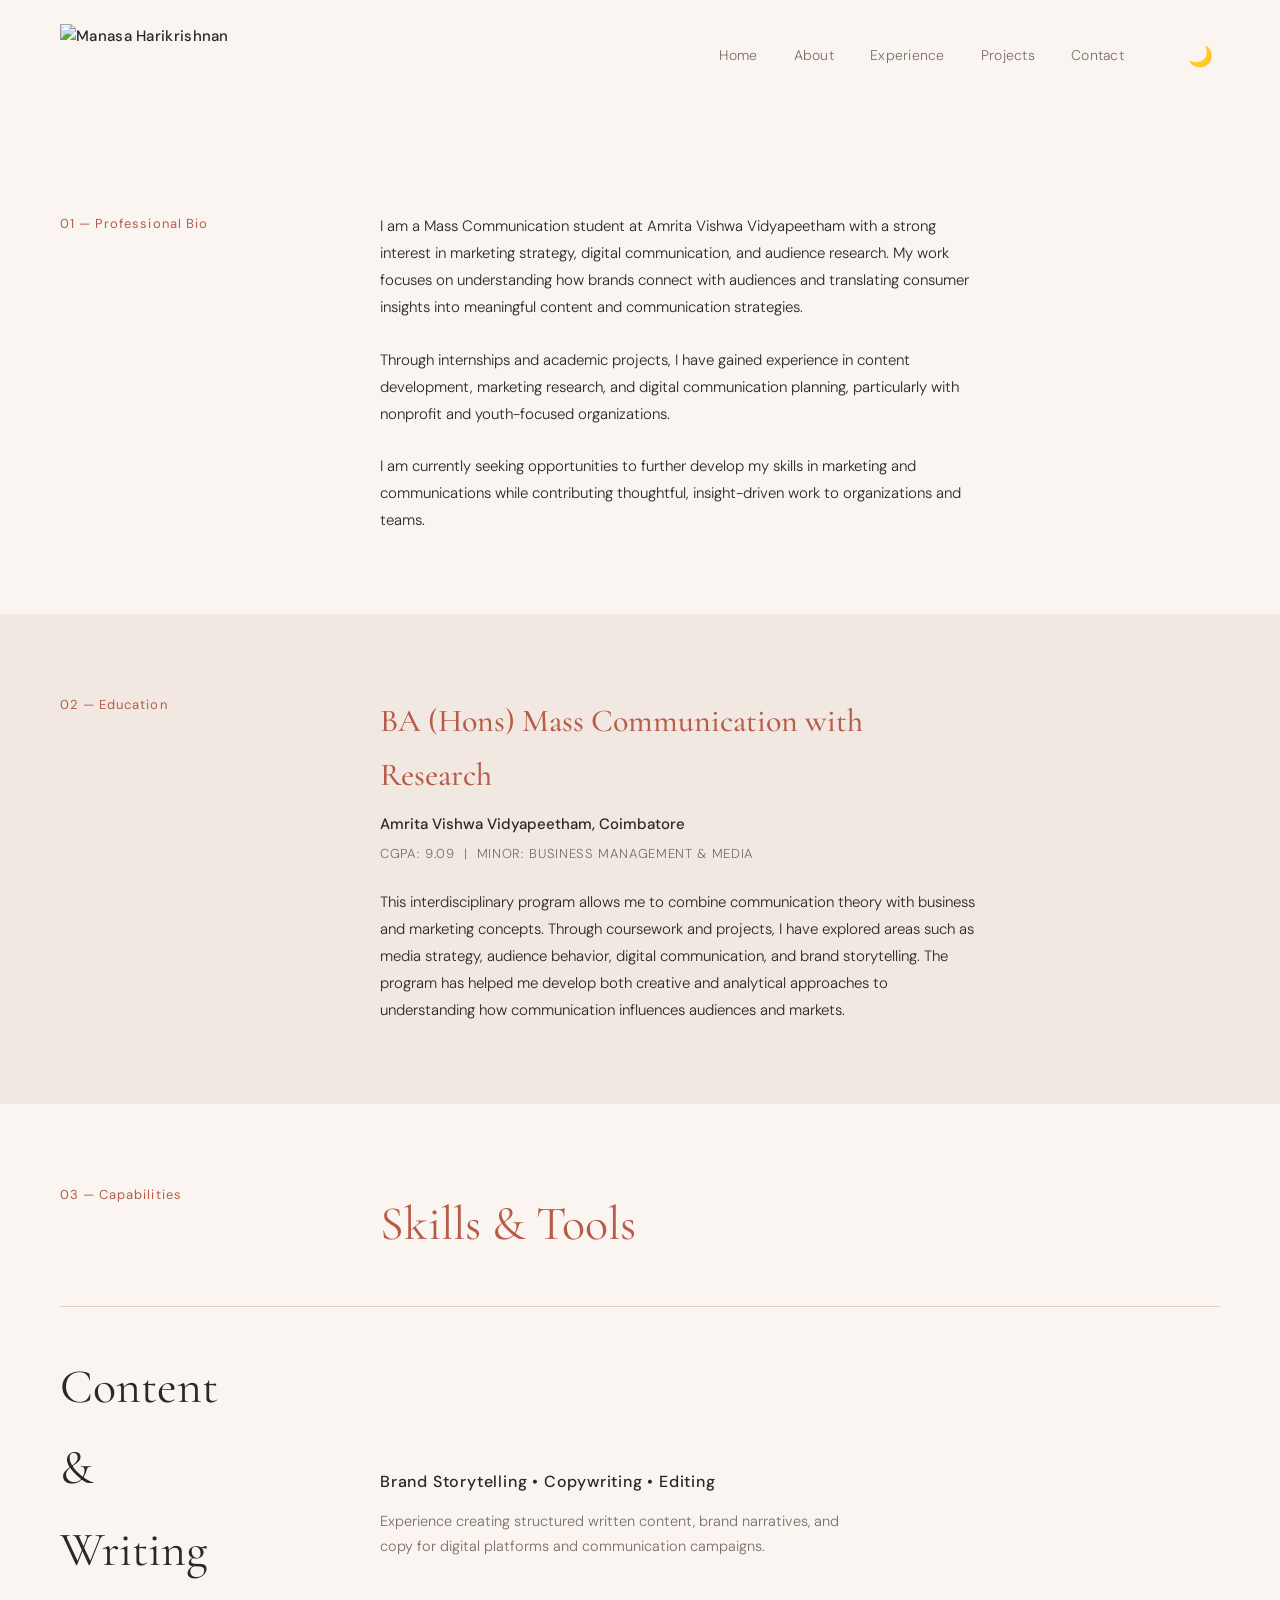
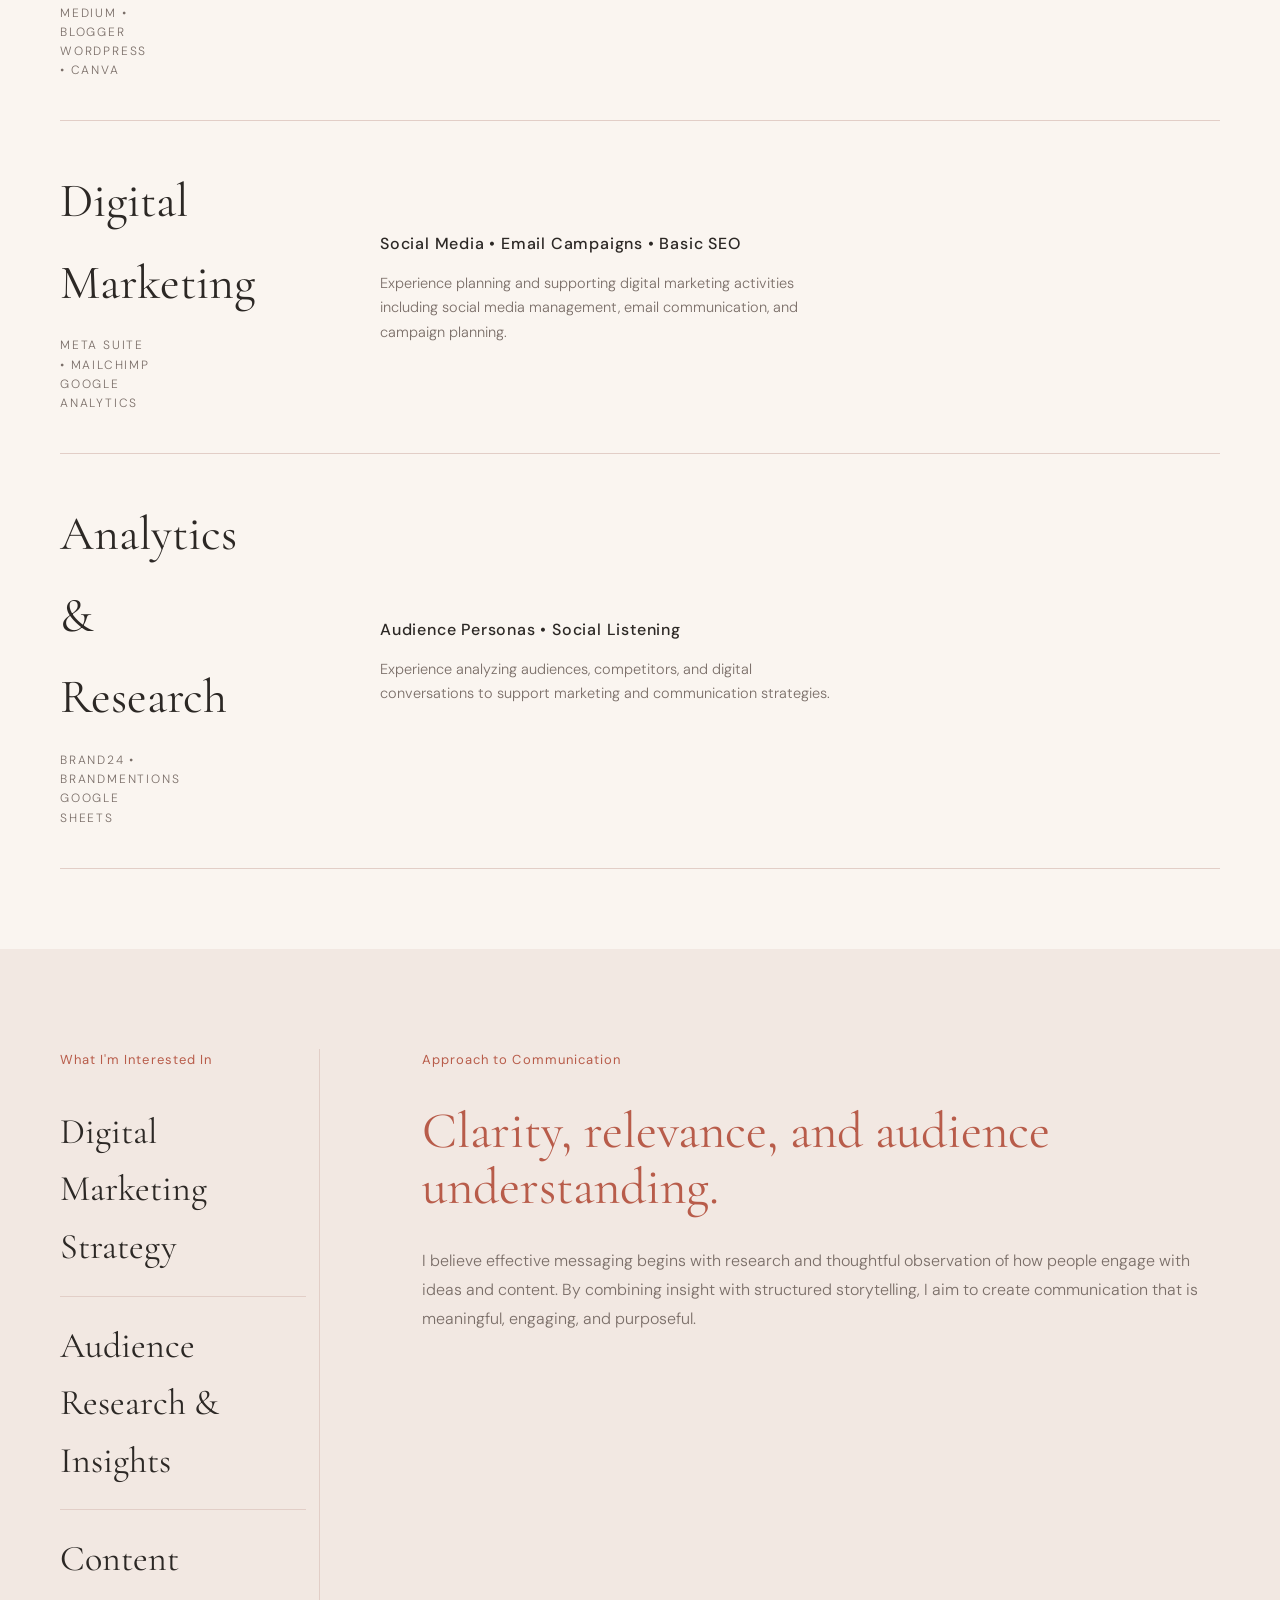
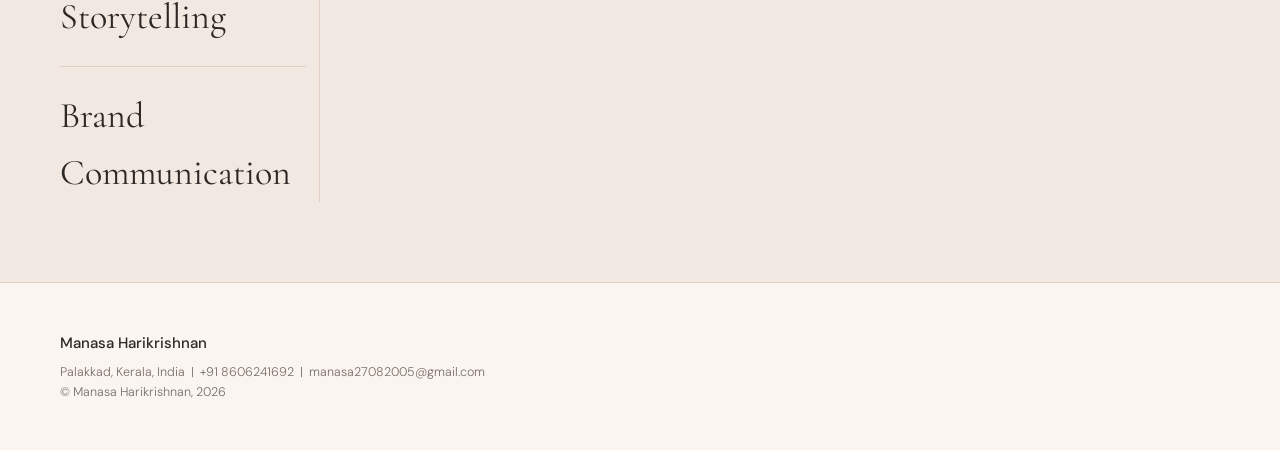
==== commit d381c1c8: "feat: redesign Experience & Projects sections with premium typography layout - Experience page: comp" ====
--- a/about.html
+++ b/about.html
@@ -2,6 +2,7 @@
 <html lang="en">
 
 <head>
+    <link rel="icon" type="image/png" href="favicon.png">
     <meta charset="UTF-8">
     <meta name="viewport" content="width=device-width, initial-scale=1.0">
     <title>Manasa Harikrishnan — Marketing & Communications Portfolio</title>
@@ -16,7 +17,7 @@
 <body>
 
     <nav id="navbar">
-        <a href="index.html" class="nav-name">Manasa Harikrishnan</a>
+        <a href="index.html" class="nav-name" style="display: flex; align-items: center;"><img src="favicon.png" alt="Manasa Harikrishnan" style="height: 64px; width: auto;"></a>
         <ul class="nav-links">
             <li><a href="index.html#home">Home</a></li>
             <li><a href="about.html" class="active">About</a></li>
@@ -59,11 +60,11 @@
             </div>
             <div class="two-col-content">
                 <h3
-                    style="font-family: 'Cormorant Garamond', serif; font-size: 26px; font-weight: 500; color: var(--terracotta); margin-bottom: 8px;">
+                    style="font-family: 'Cormorant Garamond', serif; font-size: 32px; font-weight: 500; color: var(--terracotta); margin-bottom: 8px;">
                     BA (Hons) Mass Communication with Research</h3>
-                <p style="font-weight: 500; color: var(--charcoal); font-size: 14px; margin-bottom: 4px;">Amrita Vishwa
+                <p style="font-weight: 500; color: var(--charcoal); font-size: 15px; margin-bottom: 4px;">Amrita Vishwa
                     Vidyapeetham, Coimbatore</p>
-                <p style="font-size: 13px; color: var(--muted); margin-bottom: 16px;">CGPA: 9.09 &nbsp;|&nbsp; Minor:
+                <p style="font-size: 13px; color: var(--muted); margin-bottom: 24px; letter-spacing: 0.05em; text-transform: uppercase;">CGPA: 9.09 &nbsp;|&nbsp; Minor:
                     Business Management & Media</p>
                 <p>This interdisciplinary program allows me to combine communication theory with business and marketing
                     concepts. Through coursework and projects, I have explored areas such as media strategy, audience
@@ -74,104 +75,84 @@
         </div>
     </section>
 
-    <!-- SKILLS SECTION -->
+    <!-- SKILLS SECTION (Redesigned) -->
     <section class="skills-section" id="skills">
-        <div class="certs-header fade-in">
-            <p class="section-label">03 — Capabilities</p>
-            <h2 class="certs-title">Skills & Tools</h2>
-        </div>
-
-        <div class="exp-grid" style="grid-template-columns: repeat(3, 1fr); margin-top: 40px;">
+        <div class="two-col fade-in" style="margin-bottom: 20px;">
+            <div>
+                <p class="two-col-label">03 — Capabilities</p>
+            </div>
+            <div class="two-col-content">
+                <h2 style="font-family: 'Cormorant Garamond', serif; font-size: clamp(36px, 5vw, 48px); font-weight: 400; color: var(--terracotta); margin-bottom: 0;">Skills & Tools</h2>
+            </div>
+        </div>
+
+        <div class="experience-list" style="margin-top: 40px;">
             <!-- Content & Writing -->
-            <div class="exp-card fade-in" style="transition-delay:0.05s">
-                <div class="exp-role" style="font-size: 20px;">Content & Writing</div>
-                <p class="exp-desc" style="margin-bottom: 20px;">Experience creating structured written content, brand
-                    narratives, and copy for digital platforms and communication campaigns.</p>
-
-                <p class="two-col-label" style="font-size: 11px; margin-bottom: 6px;">Skills</p>
-                <ul
-                    style="list-style: none; color: var(--charcoal); font-size: 13.5px; font-weight: 400; margin-bottom: 20px; line-height: 1.8;">
-                    <li>✓ Content Writing</li>
-                    <li>✓ Copywriting</li>
-                    <li>✓ Brand Storytelling</li>
-                    <li>✓ Editing</li>
-                </ul>
-
-                <p class="two-col-label" style="font-size: 11px; margin-bottom: 6px;">Tools</p>
-                <p style="font-size: 13.5px; color: var(--charcoal); font-weight: 300;">Medium, Blogger, WordPress,
-                    Canva, Google Docs</p>
+            <div class="experience-list-item fade-in" style="transition-delay:0.05s; padding: 40px 0;">
+                <div class="two-col" style="align-items: center; margin: 0;">
+                    <div class="experience-list-content" style="width: 35%;">
+                        <h3 class="experience-list-title" style="font-size: clamp(32px, 4vw, 48px); margin-bottom: 12px;">Content & Writing</h3>
+                        <span class="experience-list-role" style="font-size: 12px; display: block; line-height: 1.6;">Medium • Blogger<br>WordPress • Canva</span>
+                    </div>
+                    <div class="two-col-content" style="width: 55%;">
+                        <p style="font-size: 16px; color: var(--charcoal); margin-bottom: 12px; font-weight: 500; letter-spacing: 0.05em;">Brand Storytelling • Copywriting • Editing</p>
+                        <p style="font-size: 14.5px; color: var(--muted); line-height: 1.7;">Experience creating structured written content, brand narratives, and copy for digital platforms and communication campaigns.</p>
+                    </div>
+                </div>
             </div>
 
             <!-- Digital Marketing -->
-            <div class="exp-card fade-in" style="transition-delay:0.1s">
-                <div class="exp-role" style="font-size: 20px;">Digital Marketing</div>
-                <p class="exp-desc" style="margin-bottom: 20px;">Experience planning and supporting digital marketing
-                    activities including social media management, email communication, and campaign planning.</p>
-
-                <p class="two-col-label" style="font-size: 11px; margin-bottom: 6px;">Skills</p>
-                <ul
-                    style="list-style: none; color: var(--charcoal); font-size: 13.5px; font-weight: 400; margin-bottom: 20px; line-height: 1.8;">
-                    <li>✓ Social Media Management</li>
-                    <li>✓ Content Calendar Planning</li>
-                    <li>✓ Email Marketing</li>
-                    <li>✓ Search Engine Optimization (Foundational)</li>
-                    <li>✓ Digital Analytics</li>
-                </ul>
-
-                <p class="two-col-label" style="font-size: 11px; margin-bottom: 6px;">Tools</p>
-                <p style="font-size: 13.5px; color: var(--charcoal); font-weight: 300;">Meta Business Suite, Google
-                    Sheets, Mailchimp, Google Analytics</p>
+            <div class="experience-list-item fade-in" style="transition-delay:0.1s; padding: 40px 0;">
+                <div class="two-col" style="align-items: center; margin: 0;">
+                    <div class="experience-list-content" style="width: 35%;">
+                        <h3 class="experience-list-title" style="font-size: clamp(32px, 4vw, 48px); margin-bottom: 12px;">Digital Marketing</h3>
+                        <span class="experience-list-role" style="font-size: 12px; display: block; line-height: 1.6;">Meta Suite • Mailchimp<br>Google Analytics</span>
+                    </div>
+                    <div class="two-col-content" style="width: 55%;">
+                        <p style="font-size: 16px; color: var(--charcoal); margin-bottom: 12px; font-weight: 500; letter-spacing: 0.05em;">Social Media • Email Campaigns • Basic SEO</p>
+                        <p style="font-size: 14.5px; color: var(--muted); line-height: 1.7;">Experience planning and supporting digital marketing activities including social media management, email communication, and campaign planning.</p>
+                    </div>
+                </div>
             </div>
 
             <!-- Analytics & Research -->
-            <div class="exp-card fade-in" style="transition-delay:0.15s">
-                <div class="exp-role" style="font-size: 20px;">Analytics & Research</div>
-                <p class="exp-desc" style="margin-bottom: 20px;">Experience analyzing audiences, competitors, and
-                    digital conversations to support marketing and communication strategies.</p>
-
-                <p class="two-col-label" style="font-size: 11px; margin-bottom: 6px;">Skills</p>
-                <ul
-                    style="list-style: none; color: var(--charcoal); font-size: 13.5px; font-weight: 400; margin-bottom: 20px; line-height: 1.8;">
-                    <li>✓ Audience Persona Development</li>
-                    <li>✓ Social Listening</li>
-                    <li>✓ Competitor Analysis</li>
-                    <li>✓ Consumer Insight Research</li>
-                </ul>
-
-                <p class="two-col-label" style="font-size: 11px; margin-bottom: 6px;">Tools</p>
-                <p style="font-size: 13.5px; color: var(--charcoal); font-weight: 300;">Brand24, BrandMentions, Google
-                    Sheets</p>
-            </div>
-        </div>
-    </section>
-
-    <!-- INTERESTS & APPROACH -->
-    <section class="interests-section highlights-section" id="interests">
+            <div class="experience-list-item fade-in" style="transition-delay:0.15s; padding: 40px 0;">
+                <div class="two-col" style="align-items: center; margin: 0;">
+                    <div class="experience-list-content" style="width: 35%;">
+                        <h3 class="experience-list-title" style="font-size: clamp(32px, 4vw, 48px); margin-bottom: 12px;">Analytics & Research</h3>
+                        <span class="experience-list-role" style="font-size: 12px; display: block; line-height: 1.6;">Brand24 • BrandMentions<br>Google Sheets</span>
+                    </div>
+                    <div class="two-col-content" style="width: 55%;">
+                        <p style="font-size: 16px; color: var(--charcoal); margin-bottom: 12px; font-weight: 500; letter-spacing: 0.05em;">Audience Personas • Social Listening</p>
+                        <p style="font-size: 14.5px; color: var(--muted); line-height: 1.7;">Experience analyzing audiences, competitors, and digital conversations to support marketing and communication strategies.</p>
+                    </div>
+                </div>
+            </div>
+        </div>
+    </section>
+
+    <!-- INTERESTS & APPROACH (Redesigned) -->
+    <section class="interests-section highlights-section" id="interests" style="padding-top: 100px;">
         <div class="two-col fade-in">
             <!-- Left: Interests -->
-            <div style="background: var(--cream); border: 1px solid var(--card-border); padding: 40px; height: 100%;">
-                <p class="two-col-label" style="margin-bottom: 16px;">What I'm Interested In</p>
+            <div style="padding-right: 5%; border-right: 1px solid var(--card-border);">
+                <p class="two-col-label" style="margin-bottom: 32px;">What I'm Interested In</p>
                 <ul
-                    style="list-style: none; color: var(--charcoal); font-family: 'Cormorant Garamond', serif; font-size: 22px; font-weight: 500; line-height: 1.6;">
-                    <li style="margin-bottom: 8px; border-bottom: 1px dashed var(--card-border); padding-bottom: 8px;">
-                        Digital Marketing Strategy</li>
-                    <li style="margin-bottom: 8px; border-bottom: 1px dashed var(--card-border); padding-bottom: 8px;">
-                        Audience Research & Consumer Insights</li>
-                    <li style="margin-bottom: 8px; border-bottom: 1px dashed var(--card-border); padding-bottom: 8px;">
-                        Content Strategy & Storytelling</li>
-                    <li style="margin-bottom: 8px; border-bottom: 1px dashed var(--card-border); padding-bottom: 8px;">
-                        Social Media Strategy</li>
+                    style="list-style: none; color: var(--charcoal); font-family: 'Cormorant Garamond', serif; font-size: clamp(26px, 3vw, 36px); font-weight: 400; line-height: 1.6; margin: 0; padding: 0;">
+                    <li style="margin-bottom: 20px; border-bottom: 1px solid var(--card-border); padding-bottom: 20px;">Digital Marketing Strategy</li>
+                    <li style="margin-bottom: 20px; border-bottom: 1px solid var(--card-border); padding-bottom: 20px;">Audience Research & Insights</li>
+                    <li style="margin-bottom: 20px; border-bottom: 1px solid var(--card-border); padding-bottom: 20px;">Content Storytelling</li>
                     <li>Brand Communication</li>
                 </ul>
             </div>
 
             <!-- Right: Approach -->
-            <div style="background: var(--cream); border: 1px solid var(--card-border); padding: 40px; height: 100%;">
-                <p class="two-col-label" style="margin-bottom: 16px;">Approach to Communication</p>
+            <div style="padding-left: 5%; display: flex; flex-direction: column; justify-content: center;">
+                <p class="two-col-label" style="margin-bottom: 32px;">Approach to Communication</p>
                 <h3
-                    style="font-family: 'Cormorant Garamond', serif; font-size: 32px; font-weight: 400; color: var(--terracotta); margin-bottom: 24px; line-height: 1.2;">
+                    style="font-family: 'Cormorant Garamond', serif; font-size: clamp(36px, 4vw, 54px); font-weight: 400; color: var(--terracotta); margin-bottom: 32px; line-height: 1.1;">
                     Clarity, relevance, and audience understanding.</h3>
-                <p style="color: var(--muted); font-size: 15px; line-height: 1.8;">I believe effective messaging begins
+                <p style="color: var(--muted); font-size: 16px; line-height: 1.8;">I believe effective messaging begins
                     with research and thoughtful observation of how people engage with ideas and content. By combining
                     insight with structured storytelling, I aim to create communication that is meaningful, engaging,
                     and purposeful.</p>
@@ -185,19 +166,8 @@
             <div class="footer-name">Manasa Harikrishnan</div>
             <div class="footer-meta">
                 Palakkad, Kerala, India &nbsp;|&nbsp; +91 8606241692 &nbsp;|&nbsp; manasa27082005@gmail.com<br>
-                © Manasa Harikrishnan, 2024
-            </div>
-            <a href="https://www.linkedin.com/in/manasa-harikrishnan" target="_blank" class="footer-linkedin"
-                title="LinkedIn">in</a>
-        </div>
-        <div class="footer-right">
-            <nav class="footer-nav">
-                <a href="index.html#home">Home</a>
-                <a href="about.html">About</a>
-                <a href="experience.html">Experience</a>
-                <a href="index.html#projects">Projects</a>
-                <a href="index.html#contact">Contact</a>
-            </nav>
+                © Manasa Harikrishnan, 2026
+            </div>
         </div>
     </footer>
 
@@ -220,7 +190,7 @@
         document.querySelectorAll('.fade-in').forEach(el => observer.observe(el));
 
         // Activate on load for hero
-        document.querySelectorAll('.hero .fade-in').forEach(el => {
+        document.querySelectorAll('.hero .fade-in, .about-hero .fade-in').forEach(el => {
             setTimeout(() => el.classList.add('visible'), 100);
         });
 
@@ -239,25 +209,8 @@
         });
     </script>
 
-
     <!-- CUSTOM FEATURES SCRIPT -->
-    <div class="custom-cursor" id="custom-cursor"></div>
     <script>
-        // Custom Cursor Logic
-        const cursor = document.getElementById('custom-cursor');
-        
-        document.addEventListener('mousemove', (e) => {
-            cursor.style.left = e.clientX + 'px';
-            cursor.style.top = e.clientY + 'px';
-        });
-
-        // Add hover effect to interactive elements
-        const interactables = document.querySelectorAll('a, button, .project-card, .exp-card-toggle, input, textarea');
-        interactables.forEach(el => {
-            el.addEventListener('mouseenter', () => cursor.classList.add('hovering'));
-            el.addEventListener('mouseleave', () => cursor.classList.remove('hovering'));
-        });
-
         // Theme Toggle Logic
         const themeBtn = document.getElementById('theme-toggle-btn');
         if (themeBtn) {
--- a/css/style.css
+++ b/css/style.css
@@ -1,923 +1,1318 @@
 :root {
-            --cream: #faf5f0;
-            --blush: #f2e8e2;
-            --terracotta: #b85c4a;
-            --terracotta-light: #c97260;
-            --charcoal: #2c2825;
-            --muted: #7a6e68;
-            --card-bg: #edddd7;
-            --card-border: #e2cec7;
-            --folder-pink: #d4877a;
-        }
-
-        * {
-            margin: 0;
-            padding: 0;
-            box-sizing: border-box;
-        }
-
-        html {
-            scroll-behavior: smooth;
-        }
-
-        body {
-            background-color: var(--cream);
-            color: var(--charcoal);
-            font-family: 'DM Sans', sans-serif;
-            font-weight: 300;
-            font-size: 15px;
-            line-height: 1.7;
-        }
-
-        /* ── NAV ── */
-        nav {
-            display: flex;
-            justify-content: space-between;
-            align-items: center;
-            padding: 24px 60px;
-            background: var(--cream);
-            position: sticky;
-            top: 0;
-            z-index: 100;
-            border-bottom: 1px solid transparent;
-            transition: border-color 0.3s;
-        }
-
-        nav.scrolled {
-            border-bottom-color: var(--card-border);
-        }
-
-        .nav-name {
-            font-family: 'DM Sans', sans-serif;
-            font-weight: 500;
-            font-size: 15px;
-            letter-spacing: 0.02em;
-            color: var(--charcoal);
-            text-decoration: none;
-        }
-
-        .nav-links {
-            display: flex;
-            gap: 36px;
-            list-style: none;
-        }
-
-        .nav-links a {
-            font-size: 14px;
-            color: var(--muted);
-            text-decoration: none;
-            letter-spacing: 0.02em;
-            transition: color 0.2s;
-        }
-
-        .nav-links a:hover,
-        .nav-links a.active {
-            color: var(--terracotta);
-        }
-
-        /* ── HERO ── */
-        .hero {
-            padding: 60px 60px 80px;
-            display: grid;
-            grid-template-columns: 1fr 1fr;
-            gap: 40px;
-            align-items: center;
-            min-height: calc(100vh - 72px);
-        }
-
-        .hero-text {
-            position: relative;
-            z-index: 2;
-        }
-
-        .hero-eyebrow {
-            font-size: 12px;
-            letter-spacing: 0.15em;
-            text-transform: uppercase;
-            color: var(--terracotta);
-            margin-bottom: 24px;
-            font-weight: 400;
-        }
-
-        .hero-headline {
-            font-family: 'Cormorant Garamond', serif;
-            font-size: clamp(42px, 5vw, 68px);
-            font-weight: 400;
-            line-height: 1.15;
-            color: var(--terracotta);
-            margin-bottom: 28px;
-        }
-
-        .hero-headline em {
-            font-style: italic;
-            font-weight: 300;
-        }
-
-        .hero-intro {
-            color: var(--muted);
-            font-size: 15px;
-            line-height: 1.8;
-            max-width: 440px;
-            margin-bottom: 40px;
-        }
-
-        .hero-buttons {
-            display: flex;
-            gap: 16px;
-            flex-wrap: wrap;
-        }
-
-        .btn-primary {
-            padding: 12px 28px;
-            background: var(--terracotta);
-            color: white;
-            text-decoration: none;
-            font-size: 13px;
-            letter-spacing: 0.08em;
-            text-transform: uppercase;
-            font-weight: 400;
-            transition: background 0.2s;
-        }
-
-        .btn-primary:hover {
-            background: var(--terracotta-light);
-        }
-
-        .btn-outline {
-            padding: 12px 28px;
-            border: 1px solid var(--terracotta);
-            color: var(--terracotta);
-            text-decoration: none;
-            font-size: 13px;
-            letter-spacing: 0.08em;
-            text-transform: uppercase;
-            font-weight: 400;
-            transition: all 0.2s;
-        }
-
-        .btn-outline:hover {
-            background: var(--terracotta);
-            color: white;
-        }
-
-        .hero-image-wrap {
-            position: relative;
-            display: flex;
-            justify-content: center;
-            align-items: flex-start;
-        }
-
-        .hero-photo-placeholder {
-            width: 100%;
-            max-width: 380px;
-            aspect-ratio: 3/4;
-            background: var(--card-bg);
-            position: relative;
-            overflow: hidden;
-        }
-
-        .hero-photo-placeholder::after {
-            content: '';
-            position: absolute;
-            inset: 0;
-            background: linear-gradient(135deg, var(--card-bg) 0%, var(--card-border) 100%);
-        }
-
-        .hero-photo-placeholder .placeholder-text {
-            position: absolute;
-            bottom: 20px;
-            left: 20px;
-            font-size: 12px;
-            color: var(--muted);
-            letter-spacing: 0.1em;
-            text-transform: uppercase;
-            z-index: 2;
-        }
-
-        /* actual photo */
-        .hero-photo-placeholder img {
-            width: 100%;
-            height: 100%;
-            object-fit: cover;
-            display: block;
-        }
-
-        /* ── SECTION COMMONS ── */
-        section {
-            padding: 80px 60px;
-        }
-
-        .section-label {
-            font-size: 12px;
-            letter-spacing: 0.12em;
-            text-transform: uppercase;
-            color: var(--terracotta);
-            font-weight: 400;
-            margin-bottom: 8px;
-        }
-
-        .two-col {
-            display: grid;
-            grid-template-columns: 260px 1fr;
-            gap: 60px;
-            align-items: start;
-        }
-
-        .two-col-label {
-            font-size: 13px;
-            letter-spacing: 0.08em;
-            color: var(--terracotta);
-            font-weight: 400;
-        }
-
-        .two-col-content {
-            max-width: 600px;
-        }
-
-        .two-col-content p {
-            color: var(--charcoal);
-            font-size: 15px;
-            line-height: 1.8;
-            font-weight: 300;
-        }
-
-        /* ── QUICK HIGHLIGHTS ── */
-        .highlights-section {
-            background: var(--blush);
-        }
-
-        .highlights-header {
-            margin-bottom: 48px;
-        }
-
-        .highlights-title {
-            font-family: 'Cormorant Garamond', serif;
-            font-size: 38px;
-            font-weight: 400;
-            color: var(--terracotta);
-            margin-bottom: 12px;
-        }
-
-        .highlights-sub {
-            color: var(--muted);
-            font-size: 14px;
-            max-width: 520px;
-            line-height: 1.7;
-        }
-
-        .highlights-grid {
-            display: grid;
-            grid-template-columns: repeat(4, 1fr);
-            gap: 20px;
-        }
-
-        .highlight-card {
-            background: var(--cream);
-            padding: 32px 28px;
-            border: 1px solid var(--card-border);
-            transition: transform 0.2s, box-shadow 0.2s;
-        }
-
-        .highlight-card:hover {
-            transform: translateY(-4px);
-            box-shadow: 0 12px 32px rgba(184, 92, 74, 0.1);
-        }
-
-        .highlight-card-num {
-            font-family: 'Cormorant Garamond', serif;
-            font-size: 28px;
-            color: var(--terracotta);
-            font-weight: 300;
-            margin-bottom: 16px;
-            opacity: 0.4;
-        }
-
-        .highlight-card-title {
-            font-size: 14px;
-            font-weight: 500;
-            color: var(--charcoal);
-            margin-bottom: 10px;
-            letter-spacing: 0.02em;
-        }
-
-        .highlight-card-text {
-            font-size: 13px;
-            color: var(--muted);
-            line-height: 1.7;
-            font-weight: 300;
-        }
-
-        /* ── ABOUT ── */
-        .about-section {}
-
-        /* ── EXPERIENCE ── */
-        .experience-section {
-            background: var(--blush);
-        }
-
-        .exp-teaser {
-            font-family: 'Cormorant Garamond', serif;
-            font-size: 26px;
-            color: var(--terracotta);
-            font-weight: 400;
-            line-height: 1.4;
-            margin-bottom: 0;
-        }
-
-        .exp-grid {
-            margin-top: 56px;
-            display: grid;
-            grid-template-columns: repeat(2, 1fr);
-            gap: 24px;
-        }
-
-        .exp-card {
-            background: var(--cream);
-            padding: 32px 28px;
-            border: 1px solid var(--card-border);
-            position: relative;
-            overflow: hidden;
-            transition: transform 0.2s;
-        }
-
-        .exp-card:hover {
-            transform: translateY(-3px);
-        }
-
-        .exp-card-top {
-            display: flex;
-            align-items: center;
-            gap: 12px;
-            margin-bottom: 20px;
-        }
-
-        .exp-dot {
-            width: 8px;
-            height: 8px;
-            background: var(--terracotta);
-            border-radius: 50%;
-            flex-shrink: 0;
-        }
-
-        .exp-org {
-            font-size: 11px;
-            letter-spacing: 0.1em;
-            text-transform: uppercase;
-            color: var(--terracotta);
-            font-weight: 400;
-        }
-
-        .exp-role {
-            font-family: 'Cormorant Garamond', serif;
-            font-size: 22px;
-            font-weight: 500;
-            color: var(--charcoal);
-            margin-bottom: 12px;
-            line-height: 1.3;
-        }
-
-        .exp-desc {
-            font-size: 13.5px;
-            color: var(--muted);
-            line-height: 1.75;
-            font-weight: 300;
-        }
-
-        /* ── PROJECTS ── */
-        .projects-section {}
-
-        .projects-header {
-            margin-bottom: 48px;
-        }
-
-        .projects-title {
-            font-family: 'Cormorant Garamond', serif;
-            font-size: 38px;
-            font-weight: 400;
-            color: var(--terracotta);
-            margin-bottom: 12px;
-        }
-
-        .projects-sub {
-            color: var(--muted);
-            font-size: 14px;
-            max-width: 480px;
-        }
-
-        .projects-grid {
-            display: grid;
-            grid-template-columns: repeat(3, 1fr);
-            gap: 24px;
-        }
-
-        .project-card {
-            background: var(--cream);
-            border: 1px solid var(--card-border);
-            overflow: hidden;
-            transition: transform 0.25s, box-shadow 0.25s;
-            cursor: pointer;
-            text-decoration: none;
-            display: block;
-        }
-
-        .project-card:hover {
-            transform: translateY(-5px);
-            box-shadow: 0 16px 40px rgba(184, 92, 74, 0.12);
-        }
-
-        /* ── EXPERIENCE EXTENDED DETAILS ── */
-        .exp-details {
-            display: none;
-            background: rgba(255, 255, 255, 0.5);
-            padding: 24px;
-            margin-top: 20px;
-            border-top: 1px dashed var(--card-border);
-            border-radius: 4px;
-        }
-
-        .exp-card.expanded .exp-details {
-            display: block;
-            animation: slideDown 0.3s ease-out;
-        }
-
-        @keyframes slideDown {
-            from {
-                opacity: 0;
-                transform: translateY(-10px);
-            }
-
-            to {
-                opacity: 1;
-                transform: translateY(0);
-            }
-        }
-
-        .exp-detail-section {
-            margin-bottom: 20px;
-        }
-
-        .exp-detail-title {
-            font-size: 11px;
-            letter-spacing: 0.1em;
-            text-transform: uppercase;
-            color: var(--terracotta);
-            margin-bottom: 6px;
-            font-weight: 500;
-        }
-
-        .exp-detail-text {
-            font-size: 13.5px;
-            color: var(--charcoal);
-            line-height: 1.7;
-            font-weight: 300;
-        }
-
-        .exp-detail-text ul {
-            padding-left: 20px;
-            margin-top: 8px;
-        }
-
-        .btn-small {
-            padding: 8px 16px;
-            border: 1px solid var(--terracotta);
-            color: var(--terracotta);
-            text-decoration: none;
-            font-size: 11px;
-            letter-spacing: 0.08em;
-            text-transform: uppercase;
-            display: inline-block;
-            margin-top: 12px;
-            transition: all 0.2s;
-        }
-
-        .btn-small:hover {
-            background: var(--terracotta);
-            color: white;
-        }
-
-        /* ── GENERAL TOGGLE ── */
-        .exp-card-toggle {
-            cursor: pointer;
-        }
-
-        .exp-card {
-            transition: all 0.3s ease;
-        }
-
-        .exp-card.expanded {
-            grid-column: 1 / -1;
-            /* Make expanded card span full width */
-            transform: none;
-            box-shadow: 0 12px 32px rgba(184, 92, 74, 0.08);
-        }
-
-        .folder-visual {
-            height: 140px;
-            background: var(--card-bg);
-            display: flex;
-            align-items: center;
-            justify-content: center;
-            position: relative;
-        }
-
-        .folder-icon {
-            width: 80px;
-            height: 66px;
-            position: relative;
-        }
-
-        .folder-icon .folder-back {
-            position: absolute;
-            bottom: 0;
-            left: 0;
-            width: 100%;
-            height: 56px;
-            background: var(--folder-pink);
-            border-radius: 0 4px 4px 4px;
-        }
-
-        .folder-icon .folder-tab {
-            position: absolute;
-            top: 0;
-            left: 0;
-            width: 40%;
-            height: 16px;
-            background: var(--folder-pink);
-            border-radius: 4px 4px 0 0;
-        }
-
-        .folder-icon .folder-shine {
-            position: absolute;
-            top: 22px;
-            left: 50%;
-            transform: translateX(-50%);
-            width: 16px;
-            height: 16px;
-            color: rgba(255, 255, 255, 0.7);
-            font-size: 14px;
-        }
-
-        .project-info {
-            padding: 24px 24px 28px;
-        }
-
-        .project-title {
-            font-size: 14px;
-            font-weight: 500;
-            color: var(--terracotta);
-            margin-bottom: 10px;
-            letter-spacing: 0.02em;
-        }
-
-        .project-desc {
-            font-size: 13px;
-            color: var(--muted);
-            line-height: 1.7;
-            font-weight: 300;
-        }
-
-        /* ── CERTIFICATIONS ── */
-        .certs-section {
-            background: var(--blush);
-        }
-
-        .certs-header {
-            margin-bottom: 48px;
-        }
-
-        .certs-title {
-            font-family: 'Cormorant Garamond', serif;
-            font-size: 38px;
-            font-weight: 400;
-            color: var(--terracotta);
-        }
-
-        .certs-list {
-            display: grid;
-            grid-template-columns: repeat(3, 1fr);
-            gap: 16px;
-        }
-
-        .cert-item {
-            background: var(--cream);
-            padding: 20px 24px;
-            border: 1px solid var(--card-border);
-            display: flex;
-            align-items: center;
-            gap: 14px;
-            transition: transform 0.2s;
-        }
-
-        .cert-item:hover {
-            transform: translateX(4px);
-        }
-
-        .cert-check {
-            width: 28px;
-            height: 28px;
-            background: var(--terracotta);
-            border-radius: 50%;
-            display: flex;
-            align-items: center;
-            justify-content: center;
-            flex-shrink: 0;
-            color: white;
-            font-size: 12px;
-        }
-
-        .cert-name {
-            font-size: 13.5px;
-            color: var(--charcoal);
-            font-weight: 400;
-            line-height: 1.4;
-        }
-
-        /* ── CTA ── */
-        .cta-section {
-            text-align: left;
-            padding: 100px 60px;
-        }
-
-        .cta-heading {
-            font-family: 'Cormorant Garamond', serif;
-            font-size: clamp(36px, 4.5vw, 58px);
-            font-weight: 400;
-            color: var(--terracotta);
-            line-height: 1.25;
-            max-width: 640px;
-            margin-bottom: 40px;
-        }
-
-        .cta-buttons {
-            display: flex;
-            gap: 16px;
-        }
-
-        /* ── CONTACT ── */
-        .contact-section {
-            background: var(--blush);
-            padding: 80px 60px;
-        }
-
-        .contact-grid {
-            display: grid;
-            grid-template-columns: 1fr 1fr;
-            gap: 80px;
-            align-items: start;
-        }
-
-        .contact-left {}
-
-        .contact-title {
-            font-family: 'Cormorant Garamond', serif;
-            font-size: 38px;
-            font-weight: 400;
-            color: var(--terracotta);
-            margin-bottom: 16px;
-        }
-
-        .contact-text {
-            color: var(--muted);
-            font-size: 14px;
-            line-height: 1.8;
-            max-width: 380px;
-        }
-
-        .contact-right {}
-
-        .contact-items {
-            display: flex;
-            flex-direction: column;
-            gap: 0;
-        }
-
-        .contact-row {
-            display: flex;
-            justify-content: space-between;
-            align-items: center;
-            padding: 18px 0;
-            border-bottom: 1px solid var(--card-border);
-        }
-
-        .contact-row:first-child {
-            border-top: 1px solid var(--card-border);
-        }
-
-        .contact-row-label {
-            font-size: 11px;
-            letter-spacing: 0.12em;
-            text-transform: uppercase;
-            color: var(--muted);
-            font-weight: 400;
-        }
-
-        .contact-row-val {
-            font-size: 14px;
-            color: var(--charcoal);
-            text-decoration: none;
-            transition: color 0.2s;
-        }
-
-        .contact-row-val:hover {
-            color: var(--terracotta);
-        }
-
-        /* ── FOOTER ── */
-        footer {
-            background: var(--cream);
-            padding: 48px 60px;
-            display: grid;
-            grid-template-columns: 1fr auto;
-            align-items: start;
-            border-top: 1px solid var(--card-border);
-        }
-
-        .footer-left {}
-
-        .footer-name {
-            font-family: 'DM Sans', sans-serif;
-            font-weight: 500;
-            font-size: 15px;
-            color: var(--charcoal);
-            margin-bottom: 6px;
-        }
-
-        .footer-meta {
-            font-size: 12.5px;
-            color: var(--muted);
-            line-height: 1.6;
-        }
-
-        .footer-linkedin {
-            display: inline-flex;
-            align-items: center;
-            justify-content: center;
-            width: 32px;
-            height: 32px;
-            background: var(--terracotta);
-            color: white;
-            text-decoration: none;
-            font-size: 12px;
-            margin-top: 12px;
-            font-weight: 500;
-            letter-spacing: 0;
-            transition: background 0.2s;
-        }
-
-        .footer-linkedin:hover {
-            background: var(--terracotta-light);
-        }
-
-        .footer-right {
-            display: flex;
-            flex-direction: column;
-            align-items: flex-end;
-            gap: 8px;
-        }
-
-        .footer-nav a {
-            display: block;
-            font-size: 13px;
-            color: var(--muted);
-            text-decoration: none;
-            text-align: right;
-            transition: color 0.2s;
-        }
-
-        .footer-nav a:hover {
-            color: var(--terracotta);
-        }
-
-        /* ── DIVIDER ── */
-        .section-divider {
-            width: 60px;
-            height: 1px;
-            background: var(--terracotta);
-            margin-bottom: 48px;
-            opacity: 0.4;
-        }
-
-        /* ── SCROLL FADE IN ── */
-        .fade-in {
-            opacity: 0;
-            transform: translateY(24px);
-            transition: opacity 0.6s ease, transform 0.6s ease;
-        }
-
-        .fade-in.visible {
-            opacity: 1;
-            transform: none;
-        }
-
-        /* ── RESPONSIVE ── */
-        @media (max-width: 960px) {
-            nav {
-                padding: 20px 32px;
-            }
-
-            section {
-                padding: 60px 32px;
-            }
-
-            .hero {
-                padding: 48px 32px 64px;
-                grid-template-columns: 1fr;
-                min-height: auto;
-            }
-
-            .hero-image-wrap {
-                display: none;
-            }
-
-            .two-col {
-                grid-template-columns: 1fr;
-                gap: 20px;
-            }
-
-            .highlights-grid {
-                grid-template-columns: repeat(2, 1fr);
-            }
-
-            .projects-grid {
-                grid-template-columns: repeat(2, 1fr);
-            }
-
-            .exp-grid {
-                grid-template-columns: 1fr;
-            }
-
-            .certs-list {
-                grid-template-columns: repeat(2, 1fr);
-            }
-
-            .contact-grid {
-                grid-template-columns: 1fr;
-                gap: 40px;
-            }
-
-            footer {
-                grid-template-columns: 1fr;
-                gap: 32px;
-            }
-
-            .footer-right {
-                align-items: flex-start;
-            }
-
-            .footer-nav a {
-                text-align: left;
-            }
-
-            .cta-section {
-                padding: 72px 32px;
-            }
-        }
-
-        @media (max-width: 560px) {
-            nav {
-                padding: 16px 20px;
-            }
-
-            section {
-                padding: 48px 20px;
-            }
-
-            .hero {
-                padding: 36px 20px 52px;
-            }
-
-            .highlights-grid {
-                grid-template-columns: 1fr;
-            }
-
-            .projects-grid {
-                grid-template-columns: 1fr;
-            }
-
-            .certs-list {
-                grid-template-columns: 1fr;
-            }
-
-            .cta-section {
-                padding: 60px 20px;
-            }
-
-            footer {
-                padding: 40px 20px;
-            }
-        }
+    --cream: #faf5f0;
+    --blush: #f2e8e2;
+    --terracotta: #b85c4a;
+    --terracotta-light: #c97260;
+    --charcoal: #2c2825;
+    --muted: #7a6e68;
+    --card-bg: #edddd7;
+    --card-border: #e2cec7;
+    --folder-pink: #d4877a;
+}
+
+* {
+    margin: 0;
+    padding: 0;
+    box-sizing: border-box;
+}
+
+html {
+    scroll-behavior: smooth;
+}
+
+body {
+    background-color: var(--cream);
+    color: var(--charcoal);
+    font-family: 'DM Sans', sans-serif;
+    font-weight: 300;
+    font-size: 15px;
+    line-height: 1.7;
+}
+
+/* ── NAV ── */
+nav {
+    display: flex;
+    justify-content: space-between;
+    align-items: center;
+    padding: 24px 60px;
+    background: var(--cream);
+    position: sticky;
+    top: 0;
+    z-index: 100;
+    border-bottom: 1px solid transparent;
+    transition: border-color 0.3s;
+}
+
+nav.scrolled {
+    border-bottom-color: var(--card-border);
+}
+
+.nav-name {
+    font-family: 'DM Sans', sans-serif;
+    font-weight: 500;
+    font-size: 15px;
+    letter-spacing: 0.02em;
+    color: var(--charcoal);
+    text-decoration: none;
+}
+
+.nav-links {
+    display: flex;
+    gap: 36px;
+    list-style: none;
+}
+
+.nav-links a {
+    font-size: 14px;
+    color: var(--muted);
+    text-decoration: none;
+    letter-spacing: 0.02em;
+    transition: color 0.2s;
+}
+
+.nav-links a:hover,
+.nav-links a.active {
+    color: var(--terracotta);
+}
+
+/* ── HERO ── */
+.hero {
+    padding: 60px 60px 80px;
+    display: grid;
+    grid-template-columns: 1fr 1fr;
+    gap: 40px;
+    align-items: center;
+    min-height: calc(100vh - 72px);
+}
+
+.hero-text {
+    position: relative;
+    z-index: 2;
+}
+
+.hero-eyebrow {
+    font-size: 12px;
+    letter-spacing: 0.15em;
+    text-transform: uppercase;
+    color: var(--terracotta);
+    margin-bottom: 24px;
+    font-weight: 400;
+}
+
+.hero-headline {
+    font-family: 'Cormorant Garamond', serif;
+    font-size: clamp(42px, 5vw, 68px);
+    font-weight: 400;
+    line-height: 1.15;
+    color: var(--terracotta);
+    margin-bottom: 28px;
+}
+
+.hero-headline em {
+    font-style: italic;
+    font-weight: 300;
+}
+
+.hero-intro {
+    color: var(--muted);
+    font-size: 15px;
+    line-height: 1.8;
+    max-width: 440px;
+    margin-bottom: 40px;
+}
+
+.hero-buttons {
+    display: flex;
+    gap: 16px;
+    flex-wrap: wrap;
+}
+
+.btn-primary {
+    padding: 12px 28px;
+    background: var(--terracotta);
+    color: white;
+    text-decoration: none;
+    font-size: 13px;
+    letter-spacing: 0.08em;
+    text-transform: uppercase;
+    font-weight: 400;
+    transition: background 0.2s;
+}
+
+.btn-primary:hover {
+    background: var(--terracotta-light);
+}
+
+.btn-outline {
+    padding: 12px 28px;
+    border: 1px solid var(--terracotta);
+    color: var(--terracotta);
+    text-decoration: none;
+    font-size: 13px;
+    letter-spacing: 0.08em;
+    text-transform: uppercase;
+    font-weight: 400;
+    transition: all 0.2s;
+}
+
+.btn-outline:hover {
+    background: var(--terracotta);
+    color: white;
+}
+
+.hero-image-wrap {
+    position: relative;
+    display: flex;
+    justify-content: center;
+    align-items: flex-start;
+}
+
+.hero-photo-placeholder {
+    width: 100%;
+    max-width: 380px;
+    aspect-ratio: 3/4;
+    background: var(--card-bg);
+    position: relative;
+    overflow: hidden;
+}
+
+.hero-photo-placeholder::after {
+    content: '';
+    position: absolute;
+    inset: 0;
+    background: linear-gradient(135deg, var(--card-bg) 0%, var(--card-border) 100%);
+}
+
+.hero-photo-placeholder .placeholder-text {
+    position: absolute;
+    bottom: 20px;
+    left: 20px;
+    font-size: 12px;
+    color: var(--muted);
+    letter-spacing: 0.1em;
+    text-transform: uppercase;
+    z-index: 2;
+}
+
+/* actual photo */
+.hero-photo-placeholder img {
+    width: 100%;
+    height: 100%;
+    object-fit: cover;
+    display: block;
+}
+
+/* ── SECTION COMMONS ── */
+section {
+    padding: 80px 60px;
+}
+
+.section-label {
+    font-size: 12px;
+    letter-spacing: 0.12em;
+    text-transform: uppercase;
+    color: var(--terracotta);
+    font-weight: 400;
+    margin-bottom: 8px;
+}
+
+.two-col {
+    display: grid;
+    grid-template-columns: 260px 1fr;
+    gap: 60px;
+    align-items: start;
+}
+
+.two-col-label {
+    font-size: 13px;
+    letter-spacing: 0.08em;
+    color: var(--terracotta);
+    font-weight: 400;
+}
+
+.two-col-content {
+    max-width: 600px;
+}
+
+.two-col-content p {
+    color: var(--charcoal);
+    font-size: 15px;
+    line-height: 1.8;
+    font-weight: 300;
+}
+
+/* ── QUICK HIGHLIGHTS ── */
+.highlights-section {
+    background: var(--blush);
+}
+
+.highlights-header {
+    margin-bottom: 48px;
+}
+
+.highlights-title {
+    font-family: 'Cormorant Garamond', serif;
+    font-size: 38px;
+    font-weight: 400;
+    color: var(--terracotta);
+    margin-bottom: 12px;
+}
+
+.highlights-sub {
+    color: var(--muted);
+    font-size: 14px;
+    max-width: 520px;
+    line-height: 1.7;
+}
+
+.highlights-grid {
+    display: grid;
+    grid-template-columns: repeat(4, 1fr);
+    gap: 20px;
+}
+
+.highlight-card {
+    background: var(--cream);
+    padding: 32px 28px;
+    border: 1px solid var(--card-border);
+    transition: transform 0.2s, box-shadow 0.2s;
+}
+
+.highlight-card:hover {
+    transform: translateY(-4px);
+    box-shadow: 0 12px 32px rgba(184, 92, 74, 0.1);
+}
+
+.highlight-card-num {
+    font-family: 'Cormorant Garamond', serif;
+    font-size: 28px;
+    color: var(--terracotta);
+    font-weight: 300;
+    margin-bottom: 16px;
+    opacity: 0.4;
+}
+
+.highlight-card-title {
+    font-size: 14px;
+    font-weight: 500;
+    color: var(--charcoal);
+    margin-bottom: 10px;
+    letter-spacing: 0.02em;
+}
+
+.highlight-card-text {
+    font-size: 13px;
+    color: var(--muted);
+    line-height: 1.7;
+    font-weight: 300;
+}
+
+/* ── ABOUT ── */
+.about-section {}
+
+/* ── EXPERIENCE ── */
+.experience-section {
+    background: var(--blush);
+}
+
+.exp-teaser {
+    font-family: 'Cormorant Garamond', serif;
+    font-size: 26px;
+    color: var(--terracotta);
+    font-weight: 400;
+    line-height: 1.4;
+    margin-bottom: 0;
+}
+
+.exp-grid {
+    margin-top: 56px;
+    display: grid;
+    grid-template-columns: repeat(2, 1fr);
+    gap: 24px;
+}
+
+.exp-card {
+    background: var(--cream);
+    padding: 32px 28px;
+    border: 1px solid var(--card-border);
+    position: relative;
+    overflow: hidden;
+    transition: transform 0.2s;
+}
+
+.exp-card:hover {
+    transform: translateY(-3px);
+}
+
+.exp-card-top {
+    display: flex;
+    align-items: center;
+    gap: 12px;
+    margin-bottom: 20px;
+}
+
+.exp-dot {
+    width: 8px;
+    height: 8px;
+    background: var(--terracotta);
+    border-radius: 50%;
+    flex-shrink: 0;
+}
+
+.exp-org {
+    font-size: 11px;
+    letter-spacing: 0.1em;
+    text-transform: uppercase;
+    color: var(--terracotta);
+    font-weight: 400;
+}
+
+.exp-role {
+    font-family: 'Cormorant Garamond', serif;
+    font-size: 22px;
+    font-weight: 500;
+    color: var(--charcoal);
+    margin-bottom: 12px;
+    line-height: 1.3;
+}
+
+.exp-desc {
+    font-size: 13.5px;
+    color: var(--muted);
+    line-height: 1.75;
+    font-weight: 300;
+}
+
+/* ── EXPERIENCE (MINIMALIST LIST) ── */
+.experience-list {
+    display: flex;
+    flex-direction: column;
+}
+
+.experience-list-item {
+    position: relative;
+    display: block;
+    text-decoration: none;
+    border-bottom: 1px solid var(--card-border);
+    z-index: 1;
+    color: inherit;
+}
+
+.experience-list-header {
+    padding: 80px 0;
+    display: flex;
+    align-items: center;
+    justify-content: space-between;
+    text-align: left;
+    cursor: pointer;
+}
+
+.experience-list-item:first-child {
+    border-top: 1px solid var(--card-border);
+}
+
+.experience-list-content {
+    flex: 1;
+    position: relative;
+    z-index: 2;
+    transition: transform 0.5s cubic-bezier(0.25, 0.46, 0.45, 0.94);
+}
+
+.experience-list-title {
+    font-family: 'Cormorant Garamond', serif;
+    font-size: clamp(40px, 6vw, 80px);
+    font-weight: 400;
+    color: var(--charcoal);
+    margin-bottom: 8px;
+    transition: color 0.4s ease;
+}
+
+.experience-list-role {
+    font-family: 'DM Sans', sans-serif;
+    font-size: 14px;
+    color: var(--muted);
+    letter-spacing: 0.15em;
+    text-transform: uppercase;
+    transition: color 0.4s ease;
+}
+
+.experience-list-image-wrapper {
+    width: 250px;
+    height: 250px;
+    flex-shrink: 0;
+    margin-left: 40px;
+    opacity: 0;
+    transform: translateX(40px) scale(0.9);
+    visibility: hidden;
+    transition: all 0.6s cubic-bezier(0.25, 0.46, 0.45, 0.94);
+    display: flex;
+    align-items: center;
+    justify-content: center;
+    border-radius: 50%;
+    /* Removed the hideous cream background and border */
+}
+
+.experience-list-image-wrapper img {
+    width: 100%; 
+    height: 100%;
+    object-fit: contain; /* Keeps logos perfectly in scope */
+    transform: scale(1.1);
+    transition: transform 0.6s cubic-bezier(0.25, 0.46, 0.45, 0.94);
+}
+
+/* Hover Effects */
+.experience-list-header:hover .experience-list-image-wrapper {
+    opacity: 1;
+    visibility: visible;
+    transform: translateX(0) scale(1);
+}
+
+.experience-list-header:hover .experience-list-image-wrapper img {
+    transform: scale(1);
+}
+
+.experience-list-header:hover .experience-list-content {
+    transform: translateX(20px); /* Elegant text slide */
+}
+
+.experience-list-header:hover .experience-list-title {
+    color: var(--terracotta);
+}
+
+.experience-list-header:hover .experience-list-role {
+    color: var(--charcoal);
+}
+
+.exp-details {
+    max-height: 0;
+    overflow: hidden;
+    transition: max-height 0.6s cubic-bezier(0.25, 0.46, 0.45, 0.94), opacity 0.4s ease;
+    opacity: 0;
+    padding: 0;
+}
+
+.experience-list-item.expanded .exp-details {
+    max-height: 2000px;
+    opacity: 1;
+    padding: 0 0 80px 0;
+}
+
+.experience-list-item.expanded .experience-list-title {
+    color: var(--terracotta);
+}
+
+/* Date/period metadata above the title */
+.exp-meta-date {
+    font-family: 'DM Sans', sans-serif;
+    font-size: 11px;
+    letter-spacing: 0.15em;
+    text-transform: uppercase;
+    color: var(--muted);
+    font-weight: 400;
+    margin-bottom: 12px;
+}
+
+/* Base btn-small style */
+.btn-small {
+    display: inline-block;
+    padding: 10px 0;
+    font-family: 'DM Sans', sans-serif;
+    font-size: 12px;
+    letter-spacing: 0.12em;
+    text-transform: uppercase;
+    color: var(--terracotta);
+    text-decoration: none;
+    border-bottom: 1px solid var(--terracotta);
+    transition: color 0.2s ease, border-color 0.2s ease, padding-left 0.3s ease;
+    font-weight: 400;
+}
+
+.btn-small:hover {
+    padding-left: 8px;
+    color: var(--charcoal);
+    border-color: var(--charcoal);
+}
+
+
+
+/* ── EXP DETAIL SECTIONS (expanded content) ── */
+.exp-detail-section {
+    display: grid;
+    grid-template-columns: 260px 1fr;
+    gap: 40px;
+    padding: 36px 0;
+    border-bottom: 1px solid var(--card-border);
+    align-items: start;
+}
+
+.exp-detail-section:last-of-type {
+    border-bottom: none;
+    padding-bottom: 0;
+}
+
+.exp-detail-title {
+    font-family: 'DM Sans', sans-serif;
+    font-size: 11px;
+    letter-spacing: 0.15em;
+    text-transform: uppercase;
+    color: var(--terracotta);
+    font-weight: 500;
+    padding-top: 2px;
+}
+
+.exp-detail-text {
+    font-size: 15px;
+    color: var(--charcoal);
+    line-height: 1.8;
+    font-weight: 300;
+}
+
+.exp-detail-text ul {
+    padding-left: 0;
+    list-style: none;
+}
+
+.exp-detail-text ul li {
+    position: relative;
+    padding-left: 20px;
+    margin-bottom: 10px;
+    color: var(--charcoal);
+    font-size: 15px;
+    line-height: 1.7;
+}
+
+.exp-detail-text ul li::before {
+    content: '—';
+    position: absolute;
+    left: 0;
+    color: var(--terracotta);
+    font-size: 12px;
+    top: 3px;
+}
+
+.exp-detail-text strong {
+    font-weight: 500;
+    color: var(--charcoal);
+}
+
+/* ── EXPAND CHEVRON INDICATOR ── */
+.exp-expand-indicator {
+    display: flex;
+    align-items: center;
+    gap: 8px;
+    margin-top: 20px;
+    font-family: 'DM Sans', sans-serif;
+    font-size: 11px;
+    letter-spacing: 0.15em;
+    text-transform: uppercase;
+    color: var(--terracotta);
+    opacity: 0.6;
+    transition: opacity 0.3s ease;
+}
+
+.exp-expand-indicator svg {
+    width: 14px;
+    height: 14px;
+    fill: none;
+    stroke: var(--terracotta);
+    stroke-width: 2;
+    transition: transform 0.4s cubic-bezier(0.25, 0.46, 0.45, 0.94);
+}
+
+.experience-list-header:hover .exp-expand-indicator {
+    opacity: 1;
+}
+
+.experience-list-item.expanded .exp-expand-indicator svg {
+    transform: rotate(180deg);
+}
+
+.experience-list-item.expanded .exp-expand-indicator {
+    opacity: 1;
+}
+
+@media (max-width: 768px) {
+    .experience-list-header {
+        padding: 50px 0;
+        flex-direction: column;
+        align-items: flex-start;
+        text-align: left;
+    }
+    .experience-list-image-wrapper {
+        margin-top: 30px;
+        margin-left: 0;
+        width: 180px;
+        height: 180px;
+        transform: translateY(20px) scale(0.9);
+    }
+    .experience-list-header:hover .experience-list-image-wrapper {
+        transform: translateY(0) scale(1);
+    }
+    .experience-list-header:hover .experience-list-content {
+        transform: translateX(10px);
+    }
+    .exp-detail-section {
+        grid-template-columns: 1fr;
+        gap: 12px;
+        padding: 28px 0;
+    }
+    .projects-section-header {
+        grid-template-columns: 1fr;
+        gap: 24px;
+    }
+}
+
+
+/* ── PROJECTS ── */
+.projects-section {
+    background: var(--cream);
+}
+
+.projects-section-header {
+    display: grid;
+    grid-template-columns: 260px 1fr;
+    gap: 60px;
+    align-items: start;
+    margin-bottom: 0;
+}
+
+.projects-section-header .two-col-label {
+    padding-top: 8px;
+}
+
+.projects-section-title {
+    font-family: 'Cormorant Garamond', serif;
+    font-size: clamp(36px, 5vw, 52px);
+    font-weight: 400;
+    color: var(--terracotta);
+    line-height: 1.1;
+    margin-bottom: 0;
+}
+
+/* ── TILTED PORTFOLIO ── */
+.tilted-portfolio-container {
+    display: flex;
+    flex-direction: column;
+    align-items: center;
+    margin-top: 60px;
+    padding: 60px 0 100px;
+}
+
+.tilted-bar {
+    width: 90%;
+    max-width: 1100px;
+    height: 100px;
+    background: #ffffff;
+    border: 1px solid var(--card-border);
+    display: flex;
+    align-items: center;
+    text-decoration: none;
+    color: var(--charcoal);
+    position: relative;
+    transition: transform 0.3s cubic-bezier(0.25, 0.46, 0.45, 0.94), background 0.3s ease, box-shadow 0.3s ease;
+    box-shadow: 0 4px 20px rgba(0,0,0,0.02);
+    --rot: 0deg;
+    transform: rotate(var(--rot));
+}
+
+html[data-theme='dark'] .tilted-bar {
+    background: var(--bg);
+}
+
+.tilted-bar:nth-child(1) { --rot: -2deg; z-index: 1; width: 85%; }
+.tilted-bar:nth-child(2) { --rot: 1.5deg; z-index: 2; margin-top: -15px; margin-left: 5%; width: 95%; }
+.tilted-bar:nth-child(3) { --rot: -1.2deg; z-index: 3; margin-top: -12px; margin-left: -2%; width: 90%; }
+.tilted-bar:nth-child(4) { --rot: 1.8deg; z-index: 4; margin-top: -20px; margin-left: 3%; width: 88%; }
+.tilted-bar:nth-child(5) { --rot: -1deg; z-index: 5; margin-top: -18px; margin-left: -1%; width: 92%; }
+
+.tilted-bar:hover {
+    transform: rotate(var(--rot)) translateY(-8px);
+    z-index: 10;
+    box-shadow: 0 15px 40px rgba(0,0,0,0.06);
+    background: #ffffff;
+}
+
+html[data-theme='dark'] .tilted-bar:hover {
+    background: var(--bg);
+}
+
+.tilted-bar-left {
+    display: flex;
+    align-items: center;
+    height: 100%;
+}
+
+.tilted-bar-brand {
+    width: 50px;
+    height: 100%;
+    border-right: 1px solid var(--card-border);
+    display: flex;
+    align-items: center;
+    justify-content: center;
+    position: relative;
+}
+
+.tilted-bar-brand span {
+    font-family: 'DM Sans', sans-serif;
+    font-size: 11px;
+    letter-spacing: 0.15em;
+    text-transform: uppercase;
+    transform: rotate(-90deg);
+    white-space: nowrap;
+    color: var(--muted);
+}
+
+.tilted-bar-icon {
+    width: 80px;
+    height: 100%;
+    display: flex;
+    align-items: center;
+    justify-content: center;
+    color: var(--muted);
+}
+
+.tilted-bar-icon svg {
+    width: 28px;
+    height: 28px;
+    fill: currentColor;
+}
+
+.tilted-bar-center {
+    flex: 1;
+    padding: 0 32px;
+    font-family: 'Cormorant Garamond', serif;
+    font-size: clamp(24px, 3.5vw, 34px);
+    color: var(--charcoal);
+    white-space: nowrap;
+    overflow: hidden;
+    text-overflow: ellipsis;
+    font-weight: 400;
+}
+
+.tilted-bar-right {
+    width: 50px;
+    height: 100%;
+    border-left: 1px solid var(--card-border);
+    display: flex;
+    align-items: center;
+    justify-content: center;
+    position: relative;
+}
+
+.tilted-bar-right span {
+    font-family: 'DM Sans', sans-serif;
+    font-size: 11px;
+    letter-spacing: 0.15em;
+    transform: rotate(-90deg);
+    white-space: nowrap;
+    color: var(--muted);
+}
+
+/* Solid background for the final bar */
+.tilted-bar-solid {
+    background: var(--terracotta) !important; /* Brand match */
+    color: #ffffff;
+    border: 1px solid var(--terracotta);
+}
+.tilted-bar-solid .tilted-bar-brand, 
+.tilted-bar-solid .tilted-bar-right {
+    border-color: rgba(255,255,255,0.3);
+}
+.tilted-bar-solid .tilted-bar-brand span, 
+.tilted-bar-solid .tilted-bar-right span,
+.tilted-bar-solid .tilted-bar-center {
+    color: #ffffff;
+}
+.tilted-bar-solid .tilted-bar-icon {
+    color: #ffffff;
+}
+.tilted-bar-solid:hover {
+    background: #a34e3e !important; /* darker terracotta on hover */
+}
+
+@media (max-width: 768px) {
+    .tilted-portfolio-container {
+        padding: 20px 0;
+    }
+    .tilted-bar {
+        height: auto;
+        min-height: 70px;
+        margin-top: 10px !important;
+        margin-left: 0 !important;
+        --rot: 0deg !important;
+        width: 100%;
+        border-radius: 8px;
+    }
+    .tilted-bar-brand, .tilted-bar-right {
+        display: none;
+    }
+    .tilted-bar-center {
+        white-space: normal;
+        font-size: 18px;
+        line-height: 1.4;
+        padding: 16px;
+    }
+    .tilted-bar-icon {
+        width: 50px;
+        border-right: 1px solid var(--card-border);
+    }
+}
+    transition: clip-path 0.9s cubic-bezier(0.76, 0, 0.24, 1);
+}
+.reveal-clip.visible {
+    clip-path: inset(0 0 0 0);
+}
+
+@media (max-width: 992px) {
+    .project-card:nth-child(n) {
+        width: 100%;
+        aspect-ratio: 4 / 3;
+    }
+}
+
+.exp-org-logo {
+    height: 24px;
+    width: auto;
+    object-fit: contain;
+    margin-right: 12px;
+    filter: grayscale(1) opacity(0.8);
+    transition: all 0.3s ease;
+}
+
+.exp-card:hover .exp-org-logo {
+    filter: grayscale(0) opacity(1);
+}
+
+/* ── CERTIFICATIONS ── */
+.certs-section {
+    background: var(--cream);
+    padding: 100px 60px;
+}
+
+.certs-container {
+    max-width: 1100px;
+    margin: 0 auto;
+}
+
+.certs-title {
+    font-family: 'Cormorant Garamond', serif;
+    font-size: 38px;
+    font-weight: 400;
+    color: var(--terracotta);
+    margin-bottom: 60px;
+}
+
+.certs-grid {
+    display: grid;
+    grid-template-columns: repeat(3, 1fr);
+    gap: 48px 32px;
+}
+
+.cert-item {
+    text-decoration: none;
+    background: transparent;
+    border: none;
+    display: flex;
+    align-items: flex-start;
+    gap: 20px;
+    transition: transform 0.3s ease;
+    border-radius: 0;
+    padding: 0;
+}
+
+.cert-item:hover {
+    transform: translateY(-2px);
+}
+
+.cert-check {
+    width: 32px;
+    height: 32px;
+    display: flex;
+    align-items: center;
+    justify-content: center;
+    flex-shrink: 0;
+    margin-top: 4px;
+}
+
+.cert-check img {
+    width: 100%;
+    height: 100%;
+    object-fit: contain;
+    mix-blend-mode: multiply;
+}
+
+.cert-content {
+    display: flex;
+    flex-direction: column;
+    gap: 4px;
+    width: 100%;
+    justify-content: flex-start;
+}
+
+.cert-name {
+    font-family: 'Cormorant Garamond', serif;
+    font-size: 17px;
+    color: var(--charcoal);
+    font-weight: 500;
+    line-height: 1.3;
+}
+
+.cert-issuer {
+    font-family: 'Cormorant Garamond', serif;
+    font-size: 15px;
+    color: var(--muted);
+    font-style: italic;
+    font-weight: 400;
+    margin-top: 2px;
+}
+
+@media (max-width: 992px) {
+    .certs-grid {
+        grid-template-columns: repeat(2, 1fr);
+    }
+}
+
+@media (max-width: 768px) {
+    .certs-section {
+        padding: 60px 32px;
+    }
+    
+    .certs-grid {
+        grid-template-columns: 1fr;
+    }
+}
+
+/* ── CONTACT V2 ── */
+.contact-v2 {
+    padding: 120px 60px;
+    background-color: var(--cream);
+}
+
+.contact-v2-container {
+    max-width: 1100px;
+    margin: 0 auto;
+    display: flex;
+    align-items: center;
+    justify-content: space-between;
+    gap: 40px;
+    position: relative;
+}
+
+.contact-v2-left {
+    flex: 0 0 45%;
+}
+
+.contact-v2-heading {
+    font-family: 'Cormorant Garamond', serif;
+    font-size: clamp(32px, 4vw, 48px);
+    font-weight: 400;
+    line-height: 1.2;
+    color: var(--terracotta);
+    margin-top: 20px;
+    margin-bottom: 30px;
+}
+
+.contact-v2-divider {
+    width: 60px;
+    height: 1px;
+    background-color: var(--terracotta);
+    opacity: 0.3;
+}
+
+.contact-v2-separator {
+    flex: 0 0 100px;
+    height: 300px;
+    display: flex;
+    justify-content: center;
+    align-items: center;
+}
+
+.contact-v2-separator svg {
+    height: 100%;
+    width: 40px;
+}
+
+.contact-v2-right {
+    flex: 0 0 40%;
+    display: flex;
+    flex-direction: column;
+    gap: 30px;
+}
+
+.contact-v2-item {
+    display: flex;
+    align-items: center;
+    gap: 20px;
+    position: relative;
+}
+
+.contact-v2-item:not(:last-child)::after {
+    content: '';
+    position: absolute;
+    bottom: -15px;
+    left: 80px;
+    right: -20px;
+    height: 1px;
+    background-color: var(--terracotta);
+    opacity: 0.1;
+}
+
+.contact-v2-icon {
+    width: 48px;
+    height: 48px;
+    border: 1px solid rgba(184, 92, 74, 0.3);
+    border-radius: 50%;
+    display: flex;
+    align-items: center;
+    justify-content: center;
+    color: var(--terracotta);
+}
+
+.contact-v2-icon img {
+    width: 20px;
+    height: 20px;
+}
+
+.contact-v2-details {
+    display: flex;
+    flex-direction: column;
+}
+
+.contact-v2-label {
+    font-size: 10px;
+    letter-spacing: 0.15em;
+    text-transform: uppercase;
+    color: var(--muted);
+    margin-bottom: 4px;
+}
+
+.contact-v2-value {
+    font-size: 15px;
+    color: var(--charcoal);
+    text-decoration: none;
+    transition: color 0.2s;
+}
+
+.contact-v2-value:hover {
+    color: var(--terracotta);
+}
+
+@media (max-width: 992px) {
+    .contact-v2-container {
+        flex-direction: column;
+        align-items: flex-start;
+        gap: 60px;
+    }
+    .contact-v2-left, .contact-v2-right {
+        flex: 0 0 100%;
+    }
+    .contact-v2-separator {
+        display: none;
+    }
+    .contact-v2-item::after {
+        left: 68px !important;
+    }
+}
+
+/* ── FOOTER ── */
+footer {
+    background: var(--cream);
+    padding: 48px 60px;
+    display: grid;
+    grid-template-columns: 1fr auto;
+    align-items: start;
+    border-top: 1px solid var(--card-border);
+}
+
+.footer-left {}
+
+.footer-name {
+    font-family: 'DM Sans', sans-serif;
+    font-weight: 500;
+    font-size: 15px;
+    color: var(--charcoal);
+    margin-bottom: 6px;
+}
+
+.footer-meta {
+    font-size: 12.5px;
+    color: var(--muted);
+    line-height: 1.6;
+}
+
+.footer-linkedin {
+    display: inline-flex;
+    align-items: center;
+    justify-content: center;
+    width: 32px;
+    height: 32px;
+    background: var(--terracotta);
+    color: white;
+    text-decoration: none;
+    font-size: 12px;
+    margin-top: 12px;
+    font-weight: 500;
+    letter-spacing: 0;
+    transition: background 0.2s;
+}
+
+.footer-linkedin:hover {
+    background: var(--terracotta-light);
+}
+
+.footer-right {
+    display: flex;
+    flex-direction: column;
+    align-items: flex-end;
+    gap: 8px;
+}
+
+.footer-nav a {
+    display: block;
+    font-size: 13px;
+    color: var(--muted);
+    text-decoration: none;
+    text-align: right;
+    transition: color 0.2s;
+}
+
+.footer-nav a:hover {
+    color: var(--terracotta);
+}
+
+/* ── DIVIDER ── */
+.section-divider {
+    width: 60px;
+    height: 1px;
+    background: var(--terracotta);
+    margin-bottom: 48px;
+    opacity: 0.4;
+}
+
+/* ── SCROLL FADE IN ── */
+.fade-in {
+    opacity: 0;
+    transform: translateY(24px);
+    transition: opacity 0.6s ease, transform 0.6s ease;
+}
+
+.fade-in.visible {
+    opacity: 1;
+    transform: none;
+}
+
+/* ── RESPONSIVE ── */
+@media (max-width: 960px) {
+    nav {
+        padding: 20px 32px;
+    }
+
+    section {
+        padding: 60px 32px;
+    }
+
+    .hero {
+        padding: 48px 32px 64px;
+        grid-template-columns: 1fr;
+        min-height: auto;
+    }
+
+    .hero-image-wrap {
+        display: none;
+    }
+
+    .two-col {
+        grid-template-columns: 1fr;
+        gap: 20px;
+    }
+
+    .highlights-grid {
+        grid-template-columns: repeat(2, 1fr);
+    }
+
+    .projects-grid {
+        grid-template-columns: repeat(2, 1fr);
+    }
+
+    .exp-grid {
+        grid-template-columns: 1fr;
+    }
+
+    .certs-list {
+        grid-template-columns: repeat(2, 1fr);
+    }
+
+    .contact-grid {
+        grid-template-columns: 1fr;
+        gap: 40px;
+    }
+
+    footer {
+        grid-template-columns: 1fr;
+        gap: 32px;
+    }
+
+    .footer-right {
+        align-items: flex-start;
+    }
+
+    .footer-nav a {
+        text-align: left;
+    }
+
+    .cta-section {
+        padding: 72px 32px;
+    }
+}
+
+@media (max-width: 560px) {
+    nav {
+        padding: 16px 20px;
+    }
+
+    section {
+        padding: 48px 20px;
+    }
+
+    .hero {
+        padding: 36px 20px 52px;
+    }
+
+    .highlights-grid {
+        grid-template-columns: 1fr;
+    }
+
+    .projects-grid {
+        grid-template-columns: 1fr;
+    }
+
+    .certs-list {
+        grid-template-columns: 1fr;
+    }
+
+    .cta-section {
+        padding: 60px 20px;
+    }
+
+    footer {
+        padding: 40px 20px;
+    }
+}
+
 /* --- PREMIUM FOLDER UI AESTHETICS --- */
-.projects-grid, .exp-grid {
+.projects-grid,
+.experience-section .exp-grid {
     gap: 40px 24px;
 }
 
-.project-card, .exp-card {
+.project-card,
+.experience-section .exp-card {
     background: transparent !important;
     border: none !important;
     box-shadow: none !important;
     position: relative;
     padding: 0 !important;
-    margin-top: 30px; 
+    margin-top: 30px;
     border-radius: 12px;
     overflow: visible !important;
 }
@@ -930,7 +1325,8 @@
     cursor: pointer;
 }
 
-.project-info, .exp-card-toggle {
+.project-info,
+.experience-section .exp-card-toggle {
     background: var(--cream);
     padding: 32px 28px !important;
     border: 1px solid var(--card-border);
@@ -949,7 +1345,8 @@
     align-self: flex-start;
 }
 
-.project-card::before, .exp-card::before {
+.project-card::before,
+.experience-section .exp-card::before {
     content: '';
     position: absolute;
     top: -28px;
@@ -966,7 +1363,8 @@
     clip-path: polygon(0 0, 80% 0, 100% 100%, 0 100%);
 }
 
-.project-card::after, .exp-card::after {
+.project-card::after,
+.experience-section .exp-card::after {
     content: '';
     position: absolute;
     top: 6px;
@@ -981,51 +1379,59 @@
 }
 
 /* Hover interactions */
-.project-card:hover .project-info, 
-.exp-card:hover .exp-card-toggle {
+.project-card:hover .project-info,
+.experience-section .exp-card:hover .exp-card-toggle {
     transform: translateY(-8px) translateX(-4px);
     background: #ffffff;
 }
 
 .project-card:hover::before,
-.exp-card:hover::before {
+.experience-section .exp-card:hover::before {
     transform: translateY(-8px) translateX(-4px);
     background: #ffffff;
 }
 
 .project-card:hover::after,
-.exp-card:hover::after {
+.experience-section .exp-card:hover::after {
     transform: translateY(4px) translateX(4px);
     background: var(--folder-pink);
     opacity: 0.3;
 }
 
 /* Expanded state for exp-card */
-.exp-card.expanded {
+.experience-section .exp-card.expanded {
     background: var(--cream) !important;
     border: 1px solid var(--card-border) !important;
     border-radius: 12px;
     padding: 0 !important;
     margin-top: 0;
+    overflow: hidden !important;
     box-shadow: 0 20px 40px rgba(184, 92, 74, 0.08) !important;
 }
 
-.exp-card.expanded::before, .exp-card.expanded::after {
+.experience-section .exp-card.expanded::before,
+.experience-section .exp-card.expanded::after {
     display: none !important;
-}
-
-.exp-card.expanded .exp-card-toggle {
+    content: none !important;
+}
+
+.experience-section .exp-card.expanded .exp-card-toggle {
     background: transparent;
     border: none;
     border-bottom: 1px dashed var(--card-border);
     border-radius: 12px 12px 0 0;
     transform: none !important;
-    padding-bottom: 24px !important;
-}
-.exp-card.expanded .exp-details {
-    background: transparent;
+    padding: 32px 28px 24px !important;
+    height: auto;
+}
+
+.experience-section .exp-card.expanded .exp-details {
+    display: block;
+    position: relative;
+    z-index: 5;
+    background: var(--cream);
     border: none;
-    padding: 0 28px 32px;
+    padding: 24px 28px 32px;
 }
 
 /* Global Nav Glassmorphism & Aesthetics */
@@ -1039,6 +1445,7 @@
     font-weight: 500;
     position: relative;
 }
+
 .nav-links a.active::after {
     content: '';
     position: absolute;
@@ -1050,50 +1457,20 @@
     border-radius: 2px;
 }
 
-/* --- CUSTOM CURSOR --- */
-body {
-    cursor: none; /* Hide default cursor */
-}
-
-a, button, .project-card, .exp-card-toggle, input, textarea, select {
-    cursor: none !important; /* Hide pointer cursor on interactables */
-}
-
-/* Base custom cursor dot */
-.custom-cursor {
-    position: fixed;
-    top: 0;
-    left: 0;
-    width: 20px;
-    height: 20px;
-    background-color: var(--terracotta);
-    border-radius: 50%;
-    pointer-events: none; /* Let clicks pass through */
-    z-index: 9999;
-    transform: translate(-50%, -50%);
-    transition: transform 0.15s ease-out, background-color 0.2s, width 0.2s, height 0.2s, opacity 0.2s;
-    mix-blend-mode: difference;
-    opacity: 0.8;
-}
-
-/* Hover state for interactable elements */
-.custom-cursor.hovering {
-    width: 60px;
-    height: 60px;
-    background-color: var(--terracotta-light);
-    opacity: 0.5;
-    mix-blend-mode: difference;
-}
-
 /* --- DARK MODE VARIABLES --- */
 html[data-theme='dark'] {
-    --cream: #1a1817;      /* Very dark brown/black */
-    --blush: #262221;      /* Slightly lighter dark */
-    --terracotta: #d47e6b; /* Lighter, more pastel terracotta for contrast */
+    --cream: #1a1817;
+    /* Very dark brown/black */
+    --blush: #262221;
+    /* Slightly lighter dark */
+    --terracotta: #d47e6b;
+    /* Lighter, more pastel terracotta for contrast */
     --terracotta-light: #e69d8e;
-    --charcoal: #faf5f0;   /* Light text */
-    --muted: #a89d97;      /* Muted light text */
-    --card-bg: #2a2523;    
+    --charcoal: #faf5f0;
+    /* Light text */
+    --muted: #a89d97;
+    /* Muted light text */
+    --card-bg: #2a2523;
     --card-border: #3d3532;
     --folder-pink: #9e5b50;
 }
@@ -1107,20 +1484,23 @@
     background: linear-gradient(135deg, var(--card-bg) 0%, var(--card-border) 100%);
 }
 
-html[data-theme='dark'] .project-info, 
-html[data-theme='dark'] .exp-card-toggle {
+html[data-theme='dark'] .project-info,
+html[data-theme='dark'] .experience-section .exp-card-toggle {
     background: var(--cream);
 }
-html[data-theme='dark'] .project-card:hover .project-info, 
-html[data-theme='dark'] .exp-card:hover .exp-card-toggle {
+
+html[data-theme='dark'] .project-card:hover .project-info,
+html[data-theme='dark'] .experience-section .exp-card:hover .exp-card-toggle {
     background: var(--blush);
 }
-html[data-theme='dark'] .project-card::before, 
-html[data-theme='dark'] .exp-card::before {
+
+html[data-theme='dark'] .project-card::before,
+html[data-theme='dark'] .experience-section .exp-card::before {
     background: var(--cream);
 }
+
 html[data-theme='dark'] .project-card:hover::before,
-html[data-theme='dark'] .exp-card:hover::before {
+html[data-theme='dark'] .experience-section .exp-card:hover::before {
     background: var(--blush);
 }
 
@@ -1149,125 +1529,6 @@
 /* Expand nav area slightly */
 .nav-links {
     align-items: center;
-}
-
-/* --- SKILLS MARQUEE --- */
-.marquee-wrapper {
-    width: 100%;
-    overflow: hidden;
-    background: var(--terracotta);
-    padding: 24px 0;
-    display: flex;
-    white-space: nowrap;
-    position: relative;
-    z-index: 10;
-}
-
-.marquee-content {
-    display: flex;
-    animation: marquee 30s linear infinite;
-    gap: 40px;
-}
-
-.marquee-item {
-    font-family: 'DM Sans', sans-serif;
-    font-size: 24px;
-    font-weight: 500;
-    color: white;
-    letter-spacing: 0.1em;
-    text-transform: uppercase;
-    display: flex;
-    align-items: center;
-    gap: 40px;
-}
-
-@keyframes marquee {
-    0% {
-        transform: translateX(0);
-    }
-    100% {
-        transform: translateX(-50%);
-    }
-}
-
-/* --- CASE STUDY IMAGE GALLERY --- */
-.gallery-section {
-    max-width: 1000px;
-    margin: 60px auto;
-    padding: 0 5%;
-}
-
-.gallery-title {
-    font-family: 'Cormorant Garamond', serif; 
-    font-size: 32px; 
-    font-weight: 500; 
-    color: var(--terracotta); 
-    margin-bottom: 32px;
-}
-
-.gallery-grid {
-    display: grid;
-    grid-template-columns: repeat(auto-fill, minmax(300px, 1fr));
-    grid-auto-rows: 250px;
-    gap: 24px;
-    grid-auto-flow: dense;
-}
-
-.gallery-item {
-    width: 100%;
-    height: 100%;
-    border-radius: 12px;
-    overflow: hidden;
-    position: relative;
-    background: var(--card-bg);
-}
-
-.gallery-item.tall {
-    grid-row: span 2;
-}
-
-.gallery-item.wide {
-    grid-column: span 2;
-}
-
-.gallery-img {
-    width: 100%;
-    height: 100%;
-    object-fit: cover;
-    transition: transform 0.5s ease;
-}
-
-.gallery-item:hover .gallery-img {
-    transform: scale(1.05);
-}
-
-.gallery-caption {
-    position: absolute;
-    bottom: 0;
-    left: 0;
-    right: 0;
-    padding: 24px 20px 20px;
-    background: linear-gradient(transparent, rgba(0,0,0,0.7));
-    color: white;
-    font-size: 13px;
-    font-weight: 500;
-    transform: translateY(100%);
-    transition: transform 0.3s ease;
-}
-
-.gallery-item:hover .gallery-caption {
-    transform: translateY(0);
-}
-
-@media (max-width: 768px) {
-    .gallery-grid {
-        grid-template-columns: 1fr;
-        grid-auto-rows: 200px;
-    }
-    .gallery-item.wide, .gallery-item.tall {
-        grid-column: span 1;
-        grid-row: span 1;
-    }
 }
 
 /* --- RESUME MODAL --- */
@@ -1302,12 +1563,13 @@
     border-radius: 20px;
     padding: 48px 40px;
     border: 1px solid var(--card-border);
-    box-shadow: 0 40px 80px rgba(0,0,0,0.1);
+    box-shadow: 0 40px 80px rgba(0, 0, 0, 0.1);
     transform: translateY(40px);
     transition: transform 0.5s cubic-bezier(0.175, 0.885, 0.32, 1.275);
     overflow-y: auto;
     position: relative;
-    cursor: auto !important; /* Allow normal scrolling interaction */
+    cursor: auto !important;
+    /* Allow normal scrolling interaction */
 }
 
 .resume-modal.active .resume-modal-content {
@@ -1322,7 +1584,8 @@
     border: none;
     font-size: 28px;
     color: var(--muted);
-    cursor: pointer !important; /* Exemption from custom cursor for safety */
+    cursor: pointer !important;
+    /* Exemption from custom cursor for safety */
     transition: color 0.2s;
 }
 
@@ -1368,4 +1631,4 @@
     font-size: 13px;
     color: var(--muted);
     line-height: 1.5;
-}
+}
